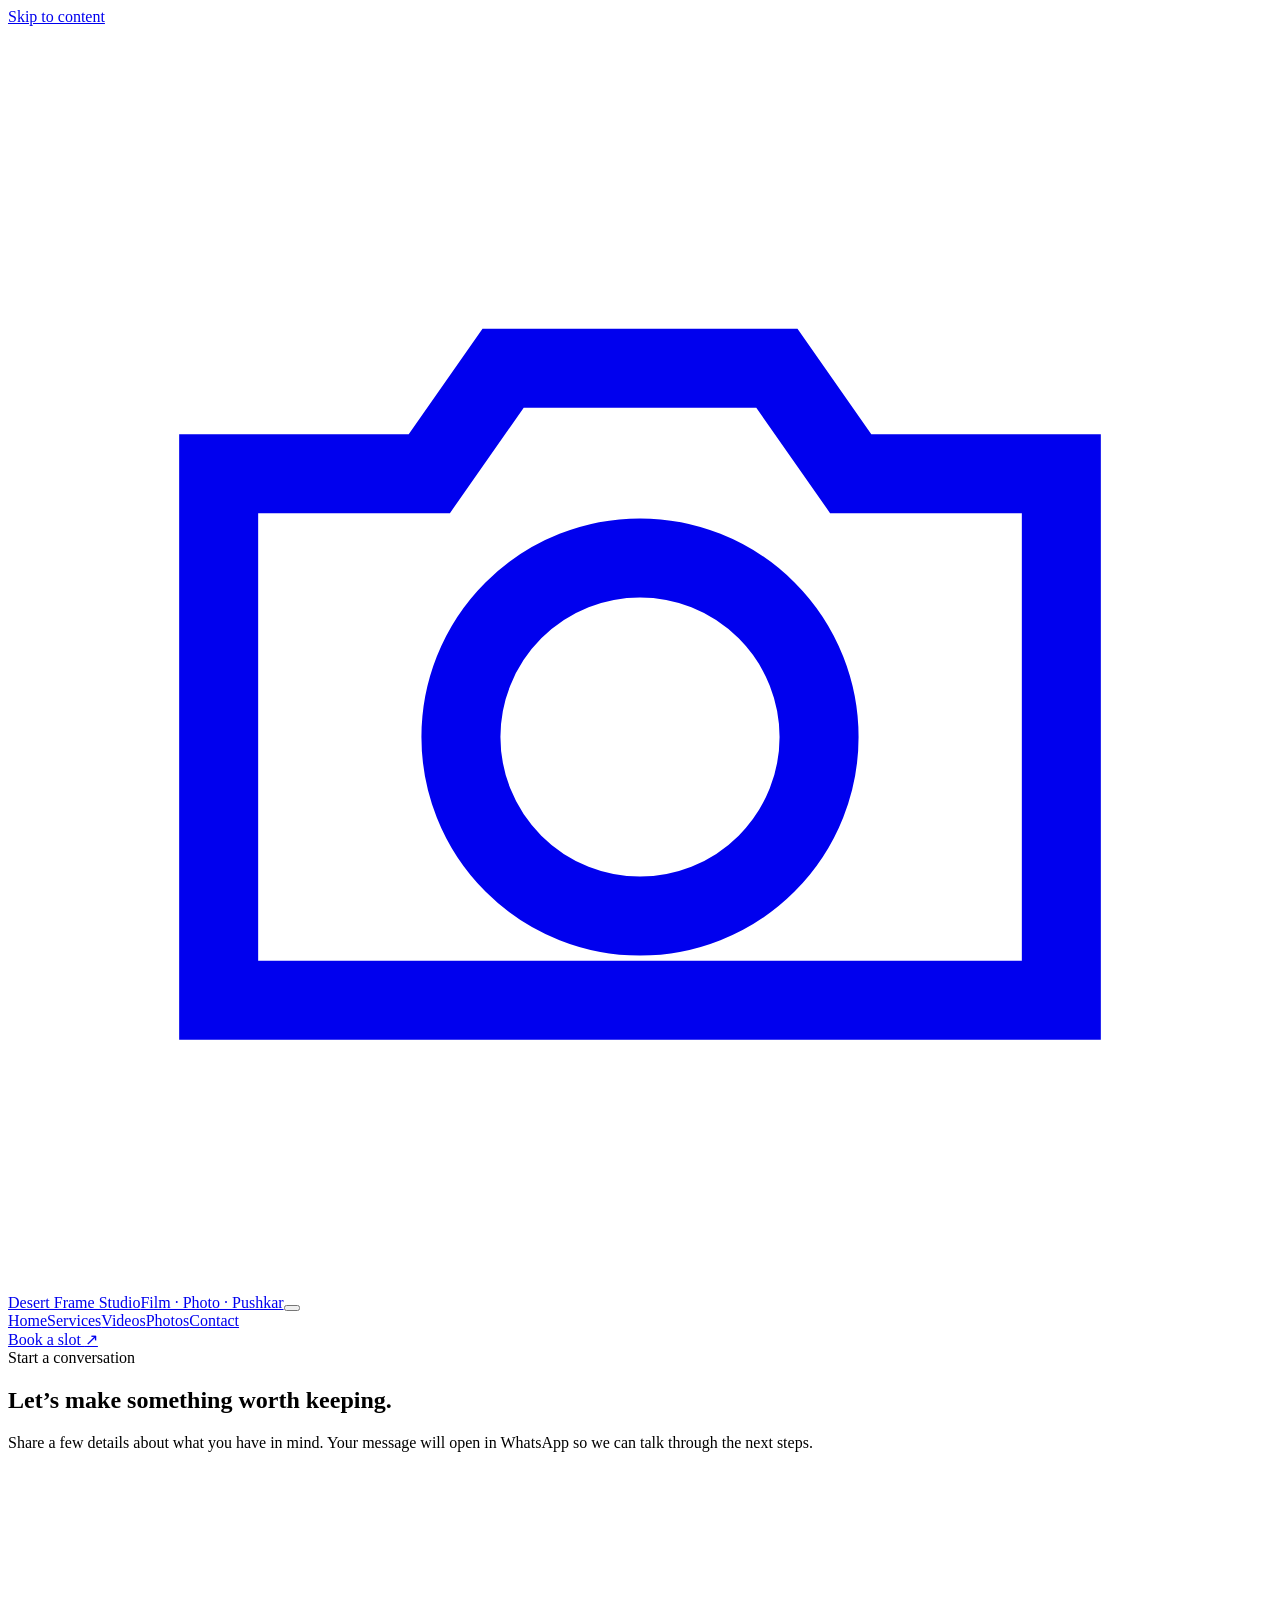
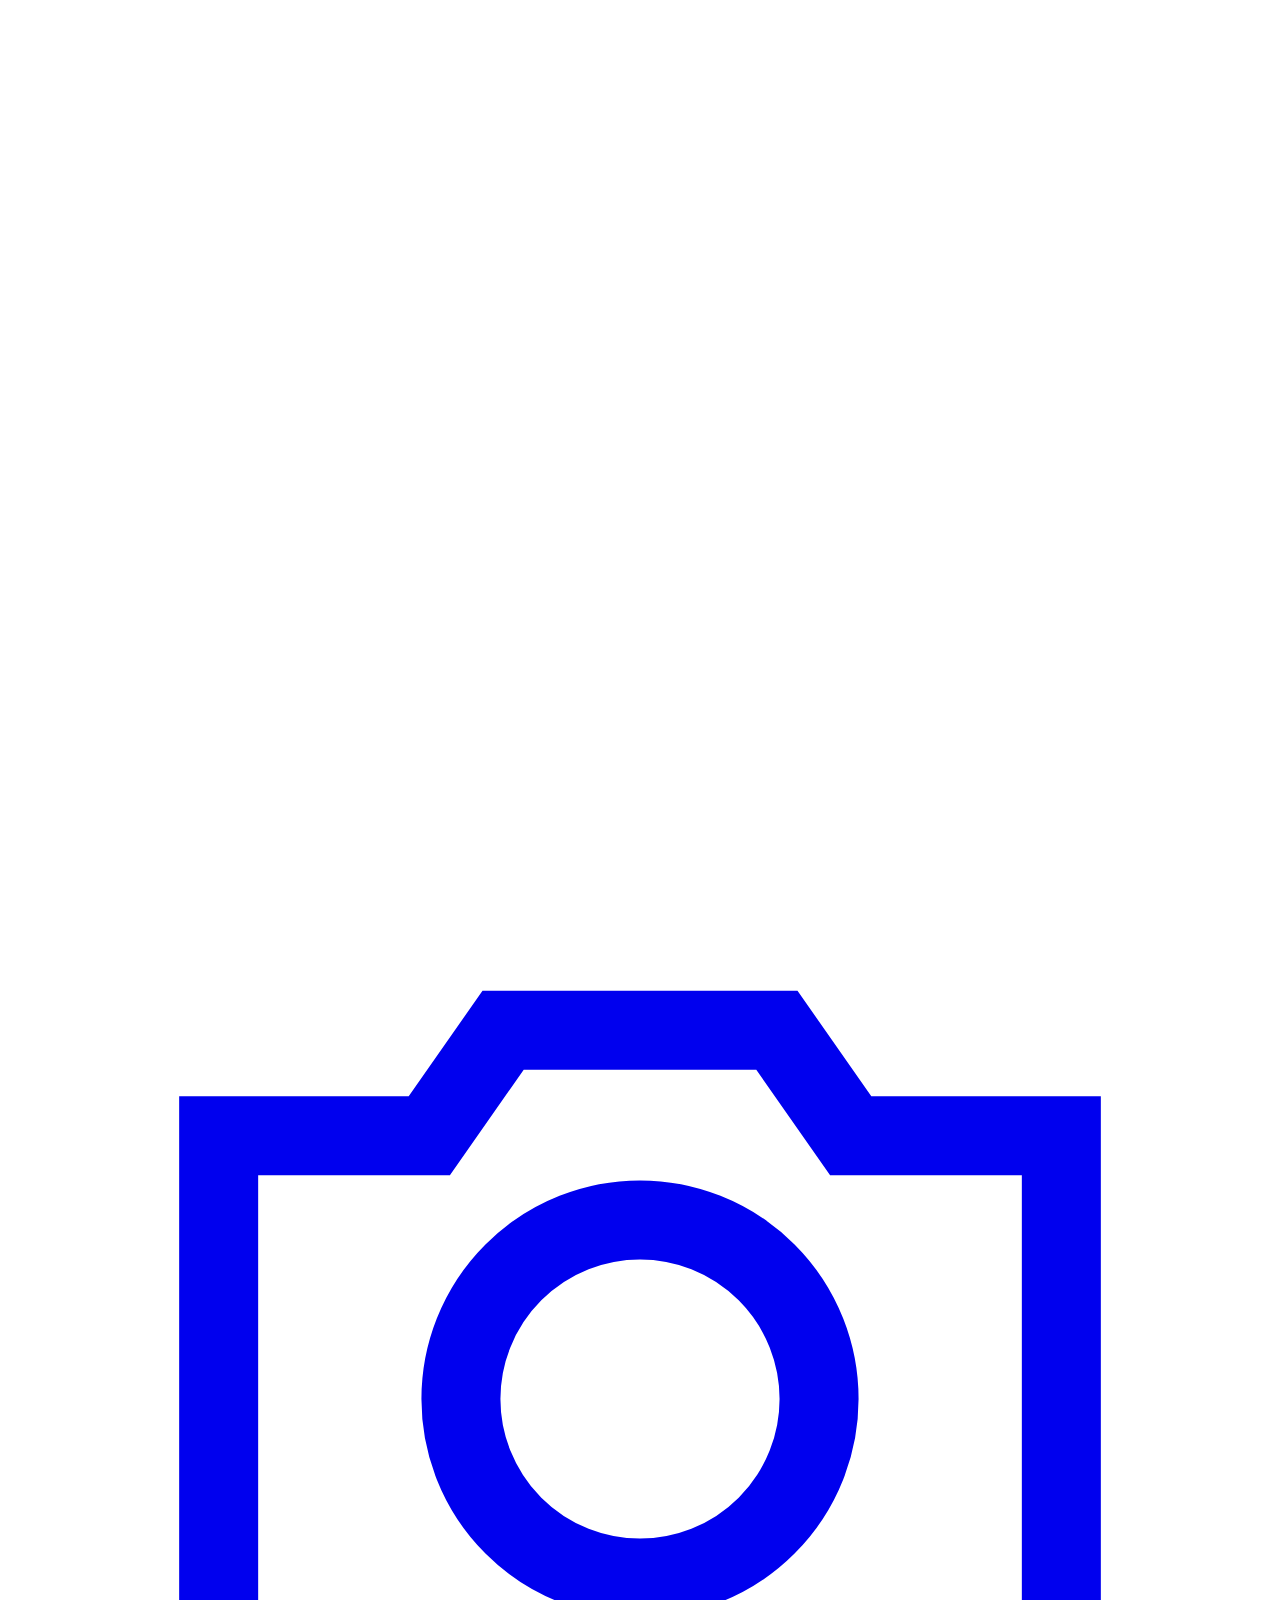
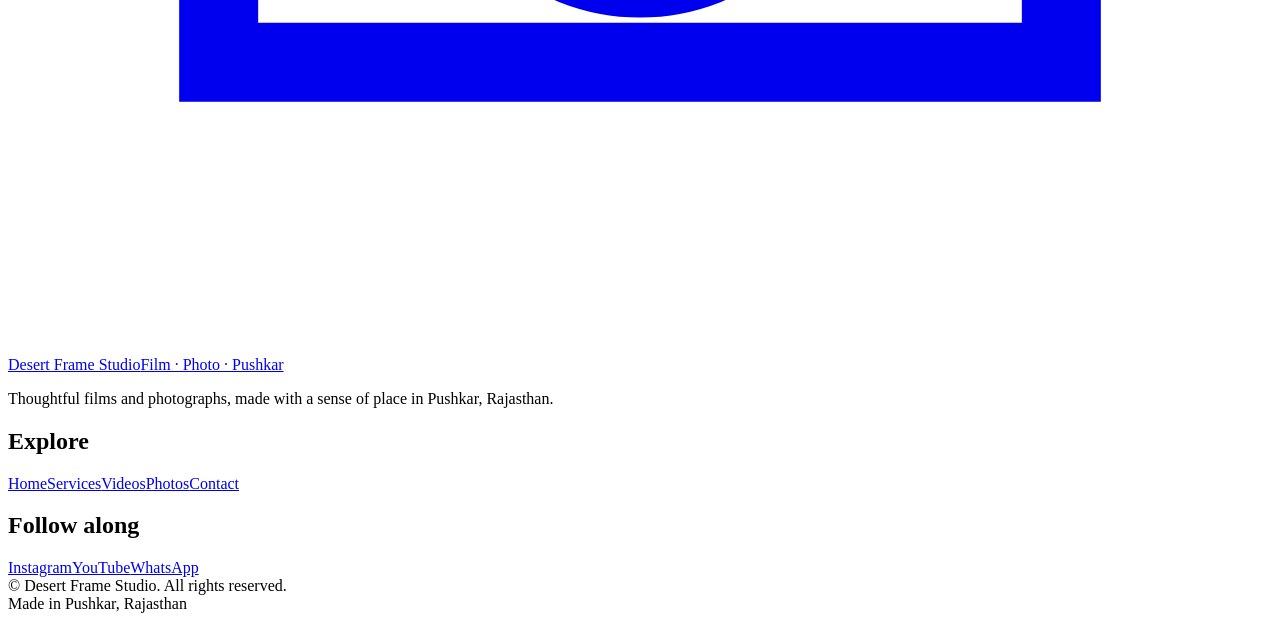
==== contact.html @ 08d06589 "Add files via upload" ====
<!doctype html>
<html lang="en">
<head>
  <meta charset="utf-8"><meta name="viewport" content="width=device-width, initial-scale=1">
  <title>Contact &amp; Booking | Desert Frame Studio</title>
  <meta name="description" content="Plan a video or photography project with Desert Frame Studio. Send a booking request directly to WhatsApp.">
  <meta name="robots" content="index, follow"><meta property="og:title" content="Contact & Booking | Desert Frame Studio"><meta property="og:description" content="Tell me about your project and preferred date. Booking requests are sent directly to WhatsApp."><meta property="og:type" content="website"><meta name="twitter:card" content="summary_large_image">
  <link rel="icon" href="data:image/svg+xml,%3Csvg xmlns='http://www.w3.org/2000/svg' viewBox='0 0 64 64'%3E%3Crect width='64' height='64' rx='32' fill='%233B2A1A'/%3E%3Ccircle cx='32' cy='32' r='17' fill='none' stroke='%23D4A24C' stroke-width='4'/%3E%3Ccircle cx='32' cy='32' r='7' fill='%23E07A3F'/%3E%3C/svg%3E">
  <link rel="preconnect" href="https://fonts.googleapis.com"><link rel="preconnect" href="https://fonts.gstatic.com" crossorigin><link rel="stylesheet" href="https://cdn.jsdelivr.net/npm/aos@2.3.4/dist/aos.css"><link rel="stylesheet" href="css/style.css">
</head>
<body>
  <a class="skip-link" href="#main">Skip to content</a>
  <header class="site-header"><div class="container nav-wrap"><a class="brand" href="index.html" aria-label="Desert Frame Studio home"><span class="brand-mark" aria-hidden="true"><svg viewBox="0 0 24 24" fill="none"><path d="M4 8.5h4l1.4-2h5.2l1.4 2h4v10H4v-10Z" stroke="currentColor" stroke-width="1.5"/><circle cx="12" cy="13.5" r="3.4" stroke="currentColor" stroke-width="1.5"/></svg></span><span class="brand-copy"><span class="brand-name" data-brand>Desert Frame Studio</span><span class="brand-note">Film · Photo · Pushkar</span></span></a><button class="menu-toggle" type="button" aria-label="Open navigation menu" aria-expanded="false" aria-controls="primary-navigation"><span></span><span></span><span></span></button><nav class="nav-links" id="primary-navigation" aria-label="Main navigation"><a href="index.html" data-page="index.html">Home</a><a href="services.html" data-page="services.html">Services</a><a href="videos.html" data-page="videos.html">Videos</a><a href="photos.html" data-page="photos.html">Photos</a><a href="contact.html" data-page="contact.html">Contact</a></nav><a class="button button--primary nav-cta" href="contact.html">Book a slot <span aria-hidden="true">↗</span></a></div></header>
  <main id="main">
    <section class="page-hero"><div class="container"><span class="eyebrow">Start a conversation</span><h1>Let’s make something worth keeping.</h1><p>Share a few details about what you have in mind. Your message will open in WhatsApp so we can talk through the next steps.</p></div></section>
    <section class="section section--tight"><div class="container contact-layout">
      <aside class="profile-card" data-aos="fade-up">
        <div class="profile-photo-wrap"><img class="profile-photo" data-profile-photo src="data:image/svg+xml,%3Csvg xmlns='http://www.w3.org/2000/svg' viewBox='0 0 200 200'%3E%3Cdefs%3E%3ClinearGradient id='g' x2='1' y2='1'%3E%3Cstop stop-color='%23E9C77F'/%3E%3Cstop offset='1' stop-color='%23A9572B'/%3E%3C/linearGradient%3E%3C/defs%3E%3Crect width='200' height='200' fill='url(%23g)'/%3E%3Ccircle cx='100' cy='74' r='31' fill='%23F4D89B'/%3E%3Cpath d='M37 200c6-47 31-70 63-70s57 23 63 70' fill='%2378482B'/%3E%3C/svg%3E" alt="Portrait of the videographer">
        </div>
        <h2 data-brand>Desert Frame Studio</h2><p data-tagline>Stories, shaped by light.</p>
        <div class="social-links">
          <a class="social-link" data-instagram href="https://www.instagram.com/" target="_blank" rel="noopener noreferrer" aria-label="Visit Instagram profile"><svg viewBox="0 0 24 24" fill="none" aria-hidden="true"><rect x="3" y="3" width="18" height="18" rx="5" stroke="currentColor" stroke-width="1.7"/><circle cx="12" cy="12" r="4" stroke="currentColor" stroke-width="1.7"/><circle cx="17.7" cy="6.5" r="1" fill="currentColor"/></svg>Instagram</a>
          <a class="social-link" data-youtube href="https://www.youtube.com/" target="_blank" rel="noopener noreferrer" aria-label="Visit YouTube channel"><svg viewBox="0 0 24 24" fill="none" aria-hidden="true"><rect x="2.5" y="5" width="19" height="14" rx="4" stroke="currentColor" stroke-width="1.7"/><path d="m10 9 5 3-5 3V9Z" fill="currentColor"/></svg>YouTube</a>
          <a class="social-link" data-whatsapp href="https://wa.me/910000000000" target="_blank" rel="noopener noreferrer" aria-label="Contact on WhatsApp"><svg viewBox="0 0 24 24" fill="none" aria-hidden="true"><path d="M20 11.7a8.1 8.1 0 0 1-12 7.1L4 20l1.3-3.8A8.1 8.1 0 1 1 20 11.7Z" stroke="currentColor" stroke-width="1.7"/><path d="M9 8.4c.2-.4.4-.4.7-.4h.4c.2 0 .3.1.4.4l.6 1.5c.1.2 0 .4-.1.5l-.5.6c-.2.2-.2.3 0 .6.5.8 1.2 1.5 2 1.9.3.2.4.2.6 0l.7-.8c.2-.2.3-.2.6-.1l1.4.7c.3.1.4.2.4.4 0 .3-.2 1-.7 1.3-.5.4-1.2.6-1.8.4-1-.2-2.2-.8-3.4-1.9-1-.9-1.8-2.1-2-3.1-.2-.8.1-1.6.7-2Z" fill="currentColor"/></svg>WhatsApp</a>
        </div>
        <div class="profile-meta">Based in Pushkar, Rajasthan<br>Available for projects across India</div>
      </aside>
      <section class="booking-panel" data-aos="fade-up" data-aos-delay="80" aria-labelledby="booking-heading">
        <h2 id="booking-heading">Book a slot</h2><p>Fields marked with an asterisk are required. Nothing is saved on this website.</p>
        <form id="booking-form" novalidate>
          <div class="honeypot" aria-hidden="true"><label for="website">Leave this field blank</label><input id="website" name="website" type="text" tabindex="-1" autocomplete="off"></div>
          <div class="form-grid">
            <div class="field"><label for="name">Your name *</label><input id="name" name="name" autocomplete="name" required aria-describedby="error-name"><span class="field-error" id="error-name" data-error-for="name"></span></div>
            <div class="field"><label for="service">Service *</label><select id="service" name="service" required aria-describedby="error-service"><option value="">Choose a service</option></select><span class="field-error" id="error-service" data-error-for="service"></span></div>
            <div class="field"><label for="date">Preferred date &amp; time *</label><input id="date" name="date" type="datetime-local" required aria-describedby="error-date"><span class="field-error" id="error-date" data-error-for="date"></span></div>
            <div class="field"><label for="budget">Approximate budget *</label><input id="budget" name="budget" type="text" placeholder="For example, ₹15,000" required aria-describedby="error-budget"><span class="field-error" id="error-budget" data-error-for="budget"></span></div>
            <div class="field"><label for="location">Shoot location *</label><input id="location" name="location" autocomplete="address-level2" placeholder="Town, venue or area" required aria-describedby="error-location"><span class="field-error" id="error-location" data-error-for="location"></span></div>
            <div class="field"><label for="mobile">Mobile number *</label><input id="mobile" name="mobile" type="tel" autocomplete="tel" inputmode="tel" placeholder="+91 ..." required aria-describedby="error-mobile"><span class="field-error" id="error-mobile" data-error-for="mobile"></span></div>
            <div class="field field--full"><label for="description">Tell me about the project *</label><textarea id="description" name="description" required placeholder="What are you making, and what should it feel like?" aria-describedby="error-description"></textarea><span class="field-error" id="error-description" data-error-for="description"></span></div>
          </div>
          <p class="form-note">Submitting opens WhatsApp with your booking details filled in. Review the message before sending it.</p>
          <button class="button button--primary" type="submit">Continue to WhatsApp <span aria-hidden="true">↗</span></button>
          <div class="form-success" id="booking-success" role="status" tabindex="-1" hidden><strong>Your booking message is ready.</strong><br>If WhatsApp did not open, use the button below to open it again.<br><button class="button button--outline" id="whatsapp-again" type="button">Open WhatsApp again</button></div>
        </form>
      </section>
    </div></section>
  </main>
  <footer class="site-footer"><div class="container"><div class="footer-top"><div class="footer-about"><a class="brand" href="index.html"><span class="brand-mark" aria-hidden="true"><svg viewBox="0 0 24 24" fill="none"><path d="M4 8.5h4l1.4-2h5.2l1.4 2h4v10H4v-10Z" stroke="currentColor" stroke-width="1.5"/><circle cx="12" cy="13.5" r="3.4" stroke="currentColor" stroke-width="1.5"/></svg></span><span class="brand-copy"><span class="brand-name" data-brand>Desert Frame Studio</span><span class="brand-note">Film · Photo · Pushkar</span></span></a><p>Thoughtful films and photographs, made with a sense of place in Pushkar, Rajasthan.</p></div><div class="footer-col"><h2>Explore</h2><div class="footer-links"><a href="index.html">Home</a><a href="services.html">Services</a><a href="videos.html">Videos</a><a href="photos.html">Photos</a><a href="contact.html">Contact</a></div></div><div class="footer-col"><h2>Follow along</h2><div class="footer-links"><a href="https://www.instagram.com/" data-instagram target="_blank" rel="noopener noreferrer">Instagram</a><a href="https://www.youtube.com/" data-youtube target="_blank" rel="noopener noreferrer">YouTube</a><a href="https://wa.me/910000000000" data-whatsapp target="_blank" rel="noopener noreferrer">WhatsApp</a></div></div></div><div class="footer-bottom"><span data-copyright>© Desert Frame Studio. All rights reserved.</span><div class="social-footer"><span>Made in Pushkar, Rajasthan</span></div></div></div></footer>
  <script src="js/config.js"></script><script src="https://cdn.jsdelivr.net/npm/aos@2.3.4/dist/aos.js"></script><script src="js/main.js"></script><script src="js/booking.js"></script>
</body>
</html>
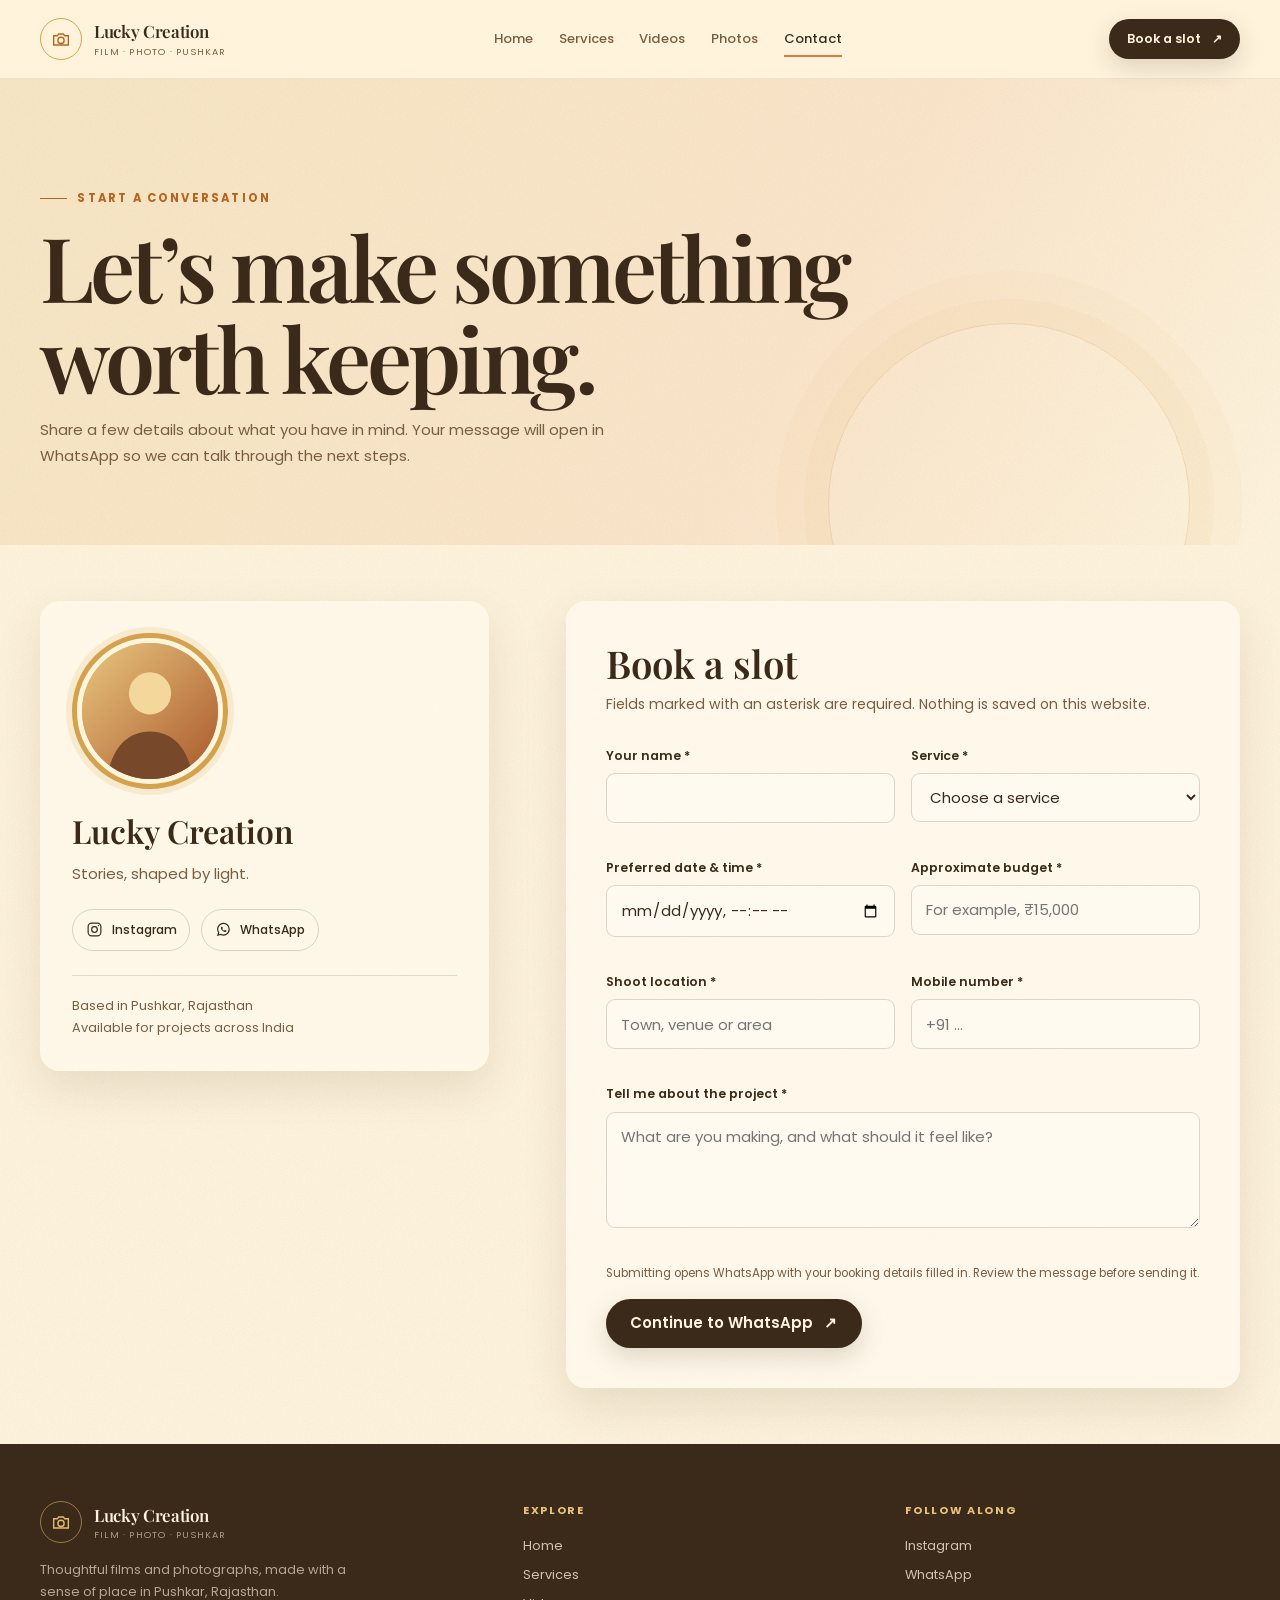
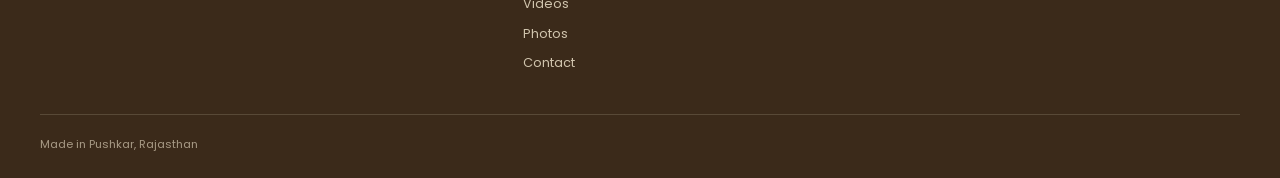
==== commit 9d7a4813: "Add files via upload" ====
--- a/contact.html
+++ b/contact.html
@@ -17,11 +17,15 @@
       <aside class="profile-card" data-aos="fade-up">
         <div class="profile-photo-wrap"><img class="profile-photo" data-profile-photo src="data:image/svg+xml,%3Csvg xmlns='http://www.w3.org/2000/svg' viewBox='0 0 200 200'%3E%3Cdefs%3E%3ClinearGradient id='g' x2='1' y2='1'%3E%3Cstop stop-color='%23E9C77F'/%3E%3Cstop offset='1' stop-color='%23A9572B'/%3E%3C/linearGradient%3E%3C/defs%3E%3Crect width='200' height='200' fill='url(%23g)'/%3E%3Ccircle cx='100' cy='74' r='31' fill='%23F4D89B'/%3E%3Cpath d='M37 200c6-47 31-70 63-70s57 23 63 70' fill='%2378482B'/%3E%3C/svg%3E" alt="Portrait of the videographer">
         </div>
-        <h2 data-brand>Desert Frame Studio</h2><p data-tagline>Stories, shaped by light.</p>
+        <h2 data-brand>Lucky Creation</h2><p data-tagline>Stories, shaped by light.</p>
         <div class="social-links">
-          <a class="social-link" data-instagram href="https://www.instagram.com/" target="_blank" rel="noopener noreferrer" aria-label="Visit Instagram profile"><svg viewBox="0 0 24 24" fill="none" aria-hidden="true"><rect x="3" y="3" width="18" height="18" rx="5" stroke="currentColor" stroke-width="1.7"/><circle cx="12" cy="12" r="4" stroke="currentColor" stroke-width="1.7"/><circle cx="17.7" cy="6.5" r="1" fill="currentColor"/></svg>Instagram</a>
-          <a class="social-link" data-youtube href="https://www.youtube.com/" target="_blank" rel="noopener noreferrer" aria-label="Visit YouTube channel"><svg viewBox="0 0 24 24" fill="none" aria-hidden="true"><rect x="2.5" y="5" width="19" height="14" rx="4" stroke="currentColor" stroke-width="1.7"/><path d="m10 9 5 3-5 3V9Z" fill="currentColor"/></svg>YouTube</a>
-          <a class="social-link" data-whatsapp href="https://wa.me/910000000000" target="_blank" rel="noopener noreferrer" aria-label="Contact on WhatsApp"><svg viewBox="0 0 24 24" fill="none" aria-hidden="true"><path d="M20 11.7a8.1 8.1 0 0 1-12 7.1L4 20l1.3-3.8A8.1 8.1 0 1 1 20 11.7Z" stroke="currentColor" stroke-width="1.7"/><path d="M9 8.4c.2-.4.4-.4.7-.4h.4c.2 0 .3.1.4.4l.6 1.5c.1.2 0 .4-.1.5l-.5.6c-.2.2-.2.3 0 .6.5.8 1.2 1.5 2 1.9.3.2.4.2.6 0l.7-.8c.2-.2.3-.2.6-.1l1.4.7c.3.1.4.2.4.4 0 .3-.2 1-.7 1.3-.5.4-1.2.6-1.8.4-1-.2-2.2-.8-3.4-1.9-1-.9-1.8-2.1-2-3.1-.2-.8.1-1.6.7-2Z" fill="currentColor"/></svg>WhatsApp</a>
+          <a class="social-link" data-instagram href="https://www.instagram.com/__iiamlucky?utm_source=ig_web_button_share_sheet&psln=ZDNlZDc0MzIxNw==" target="_blank" rel="noopener noreferrer" aria-label="Visit Instagram profile"><svg viewBox="0 0 24 24" fill="none" aria-hidden="true"><rect x="3" y="3" width="18" height="18" rx="5" stroke="currentColor" stroke-width="1.7"/><circle cx="12" cy="12" r="4" stroke="currentColor" stroke-width="1.7"/><circle cx="17.7" cy="6.5" r="1" fill="currentColor"/></svg>Instagram</a>
+          <!-- <a class="social-link" data-youtube href="https://www.youtube.com/" target="_blank" rel="noopener noreferrer" aria-label="Visit YouTube channel">
+            <svg viewBox="0 0 24 24" fill="none" aria-hidden="true">
+              <rect x="2.5" y="5" width="19" height="14" rx="4" stroke="currentColor" stroke-width="1.7"/>
+              <path d="m10 9 5 3-5 3V9Z" fill="currentColor"/>
+            </svg>YouTube</a> -->
+          <a class="social-link" data-whatsapp href="https://wa.me/919928714612" target="_blank" rel="noopener noreferrer" aria-label="Contact on WhatsApp"><svg viewBox="0 0 24 24" fill="none" aria-hidden="true"><path d="M20 11.7a8.1 8.1 0 0 1-12 7.1L4 20l1.3-3.8A8.1 8.1 0 1 1 20 11.7Z" stroke="currentColor" stroke-width="1.7"/><path d="M9 8.4c.2-.4.4-.4.7-.4h.4c.2 0 .3.1.4.4l.6 1.5c.1.2 0 .4-.1.5l-.5.6c-.2.2-.2.3 0 .6.5.8 1.2 1.5 2 1.9.3.2.4.2.6 0l.7-.8c.2-.2.3-.2.6-.1l1.4.7c.3.1.4.2.4.4 0 .3-.2 1-.7 1.3-.5.4-1.2.6-1.8.4-1-.2-2.2-.8-3.4-1.9-1-.9-1.8-2.1-2-3.1-.2-.8.1-1.6.7-2Z" fill="currentColor"/></svg>WhatsApp</a>
         </div>
         <div class="profile-meta">Based in Pushkar, Rajasthan<br>Available for projects across India</div>
       </aside>
@@ -45,7 +49,11 @@
       </section>
     </div></section>
   </main>
-  <footer class="site-footer"><div class="container"><div class="footer-top"><div class="footer-about"><a class="brand" href="index.html"><span class="brand-mark" aria-hidden="true"><svg viewBox="0 0 24 24" fill="none"><path d="M4 8.5h4l1.4-2h5.2l1.4 2h4v10H4v-10Z" stroke="currentColor" stroke-width="1.5"/><circle cx="12" cy="13.5" r="3.4" stroke="currentColor" stroke-width="1.5"/></svg></span><span class="brand-copy"><span class="brand-name" data-brand>Desert Frame Studio</span><span class="brand-note">Film · Photo · Pushkar</span></span></a><p>Thoughtful films and photographs, made with a sense of place in Pushkar, Rajasthan.</p></div><div class="footer-col"><h2>Explore</h2><div class="footer-links"><a href="index.html">Home</a><a href="services.html">Services</a><a href="videos.html">Videos</a><a href="photos.html">Photos</a><a href="contact.html">Contact</a></div></div><div class="footer-col"><h2>Follow along</h2><div class="footer-links"><a href="https://www.instagram.com/" data-instagram target="_blank" rel="noopener noreferrer">Instagram</a><a href="https://www.youtube.com/" data-youtube target="_blank" rel="noopener noreferrer">YouTube</a><a href="https://wa.me/910000000000" data-whatsapp target="_blank" rel="noopener noreferrer">WhatsApp</a></div></div></div><div class="footer-bottom"><span data-copyright>© Desert Frame Studio. All rights reserved.</span><div class="social-footer"><span>Made in Pushkar, Rajasthan</span></div></div></div></footer>
+  <footer class="site-footer"><div class="container"><div class="footer-top"><div class="footer-about"><a class="brand" href="index.html"><span class="brand-mark" aria-hidden="true"><svg viewBox="0 0 24 24" fill="none"><path d="M4 8.5h4l1.4-2h5.2l1.4 2h4v10H4v-10Z" stroke="currentColor" stroke-width="1.5"/><circle cx="12" cy="13.5" r="3.4" stroke="currentColor" stroke-width="1.5"/></svg></span><span class="brand-copy"><span class="brand-name" data-brand>Desert Frame Studio</span><span class="brand-note">Film · Photo · Pushkar</span></span></a><p>Thoughtful films and photographs, made with a sense of place in Pushkar, Rajasthan.</p></div><div class="footer-col"><h2>Explore</h2><div class="footer-links"><a href="index.html">Home</a><a href="services.html">Services</a><a href="videos.html">Videos</a><a href="photos.html">Photos</a><a href="contact.html">Contact</a></div></div><div class="footer-col"><h2>Follow along</h2><div class="footer-links"><a href="https://www.instagram.com/" data-instagram target="_blank" rel="noopener noreferrer">Instagram</a>
+    <!-- <a href="https://www.youtube.com/" data-youtube target="_blank" rel="noopener noreferrer">YouTube</a> -->
+    <a href="https://wa.me/919928714612" data-whatsapp target="_blank" rel="noopener noreferrer">WhatsApp</a></div></div></div><div class="footer-bottom">
+    <!-- <span data-copyright>© Desert Frame Studio. All rights reserved.</span> -->
+    <div class="social-footer"><span>Made in Pushkar, Rajasthan</span></div></div></div></footer>
   <script src="js/config.js"></script><script src="https://cdn.jsdelivr.net/npm/aos@2.3.4/dist/aos.js"></script><script src="js/main.js"></script><script src="js/booking.js"></script>
 </body>
 </html>
--- a/css/style.css
+++ b/css/style.css
@@ -0,0 +1,1816 @@
+@import url('https://fonts.googleapis.com/css2?family=Playfair+Display:wght@500;600;700&family=Poppins:wght@300;400;500;600;700&display=swap');
+
+:root {
+  --sand-gold: #D4A24C;
+  --deep-desert: #B5651D;
+  --sunset-orange: #E07A3F;
+  --cream: #FFF4DC;
+  --dark-brown: #3B2A1A;
+  --soft-cream: #fff9ec;
+  --muted-brown: #795d42;
+  --line: rgba(59, 42, 26, .14);
+  --gold-wash: rgba(212, 162, 76, .15);
+  --shadow: 0 18px 46px rgba(91, 55, 22, .12);
+  --font-display: 'Playfair Display', Georgia, serif;
+  --font-body: 'Poppins', sans-serif;
+  --content-width: 1200px;
+}
+
+* {
+  box-sizing: border-box;
+}
+
+html {
+  scroll-behavior: smooth;
+  scroll-padding-top: 90px;
+}
+
+body {
+  margin: 0;
+  color: var(--dark-brown);
+  background-color: var(--cream);
+  background-image: url("data:image/svg+xml,%3Csvg viewBox='0 0 180 180' xmlns='http://www.w3.org/2000/svg'%3E%3Cfilter id='n'%3E%3CfeTurbulence type='fractalNoise' baseFrequency='.86' numOctaves='3' stitchTiles='stitch'/%3E%3C/filter%3E%3Crect width='100%25' height='100%25' filter='url(%23n)' opacity='.12'/%3E%3C/svg%3E");
+  background-size: 180px 180px;
+  font-family: var(--font-body);
+  font-size: 15px;
+  line-height: 1.7;
+  -webkit-font-smoothing: antialiased;
+}
+
+img,
+video {
+  display: block;
+  max-width: 100%;
+}
+
+a {
+  color: inherit;
+  text-decoration: none;
+}
+
+button,
+input,
+select,
+textarea {
+  font: inherit;
+}
+
+button,
+a {
+  -webkit-tap-highlight-color: transparent;
+}
+
+button {
+  color: inherit;
+}
+
+:focus-visible {
+  outline: 3px solid var(--sunset-orange);
+  outline-offset: 4px;
+}
+
+.skip-link {
+  position: fixed;
+  z-index: 1000;
+  left: 1rem;
+  top: -5rem;
+  background: var(--dark-brown);
+  color: var(--cream);
+  padding: .7rem 1rem;
+  border-radius: 8px;
+}
+
+.skip-link:focus {
+  top: 1rem;
+}
+
+.container {
+  width: min(calc(100% - 40px), var(--content-width));
+  margin-inline: auto;
+}
+
+.section {
+  padding: clamp(4rem, 8vw, 7.5rem) 0;
+}
+
+.section--tight {
+  padding: 3.5rem 0;
+}
+
+.eyebrow {
+  display: inline-flex;
+  align-items: center;
+  gap: .65rem;
+  color: var(--deep-desert);
+  font-size: .72rem;
+  font-weight: 700;
+  letter-spacing: .19em;
+  text-transform: uppercase;
+}
+
+.eyebrow::before {
+  width: 27px;
+  height: 1px;
+  content: "";
+  background: currentColor;
+}
+
+.section-heading {
+  max-width: 710px;
+  margin: .8rem 0 1rem;
+  font: 600 clamp(2.25rem, 5vw, 4rem)/1.09 var(--font-display);
+  letter-spacing: -.035em;
+}
+
+.section-intro {
+  max-width: 640px;
+  color: var(--muted-brown);
+  margin: 0;
+}
+
+.section-head {
+  display: flex;
+  align-items: end;
+  justify-content: space-between;
+  gap: 2rem;
+  margin-bottom: 2.4rem;
+}
+
+.section-head>div {
+  max-width: 720px;
+}
+
+.button {
+  display: inline-flex;
+  align-items: center;
+  justify-content: center;
+  gap: .7rem;
+  border: 1px solid transparent;
+  border-radius: 999px;
+  padding: .88rem 1.45rem;
+  font-weight: 600;
+  line-height: 1.25;
+  cursor: pointer;
+  transition: transform .25s ease, background-color .25s ease, color .25s ease, border-color .25s ease, box-shadow .25s ease;
+}
+
+.button:hover {
+  transform: translateY(-2px);
+}
+
+.button--primary {
+  color: var(--cream);
+  background: var(--dark-brown);
+  box-shadow: 0 9px 24px rgba(59, 42, 26, .17);
+}
+
+.button--primary:hover {
+  background: var(--deep-desert);
+  box-shadow: 0 12px 28px rgba(181, 101, 29, .22);
+}
+
+.button--light {
+  background: var(--cream);
+  color: var(--dark-brown);
+}
+
+.button--light:hover {
+  background: #fff;
+}
+
+.button--outline {
+  border-color: rgba(59, 42, 26, .3);
+  background: transparent;
+}
+
+.button--outline:hover {
+  border-color: var(--deep-desert);
+  color: var(--deep-desert);
+}
+
+.text-link {
+  display: inline-flex;
+  align-items: center;
+  gap: .55rem;
+  color: var(--deep-desert);
+  font-weight: 600;
+}
+
+.text-link span {
+  transition: transform .25s ease;
+}
+
+.text-link:hover span {
+  transform: translateX(4px);
+}
+
+/* Shared navigation */
+.site-header {
+  position: sticky;
+  z-index: 50;
+  top: 0;
+  width: 100%;
+  border-bottom: 1px solid rgba(59, 42, 26, .08);
+  background: rgba(255, 244, 220, .93);
+  backdrop-filter: blur(16px);
+  transition: box-shadow .25s ease, background-color .25s ease;
+}
+
+.site-header.is-scrolled {
+  box-shadow: 0 8px 30px rgba(59, 42, 26, .09);
+  background: rgba(255, 244, 220, .97);
+}
+
+.nav-wrap {
+  min-height: 78px;
+  display: flex;
+  align-items: center;
+  justify-content: space-between;
+  gap: 1.5rem;
+}
+
+.brand {
+  display: inline-flex;
+  align-items: center;
+  gap: .75rem;
+  flex: 0 0 auto;
+}
+
+.brand-mark {
+  display: grid;
+  width: 42px;
+  height: 42px;
+  place-items: center;
+  border: 1px solid var(--sand-gold);
+  border-radius: 50%;
+  color: var(--deep-desert);
+}
+
+.brand-mark svg {
+  width: 22px;
+  height: 22px;
+}
+
+.brand-copy {
+  display: grid;
+  line-height: 1.15;
+}
+
+.brand-name {
+  font: 600 1.06rem var(--font-display);
+  letter-spacing: -.02em;
+}
+
+.brand-note {
+  margin-top: .3rem;
+  color: var(--muted-brown);
+  font-size: .58rem;
+  letter-spacing: .13em;
+  text-transform: uppercase;
+}
+
+.nav-links {
+  display: flex;
+  align-items: center;
+  gap: clamp(.9rem, 2vw, 1.8rem);
+}
+
+.nav-links a {
+  position: relative;
+  padding: .45rem 0;
+  color: var(--muted-brown);
+  font-size: .82rem;
+  font-weight: 500;
+  transition: color .2s ease;
+}
+
+.nav-links a::after {
+  position: absolute;
+  right: 0;
+  bottom: 0;
+  left: 0;
+  height: 2px;
+  content: "";
+  background: var(--sunset-orange);
+  transform: scaleX(0);
+  transform-origin: left;
+  transition: transform .2s ease;
+}
+
+.nav-links a:hover,
+.nav-links a[aria-current="page"] {
+  color: var(--dark-brown);
+}
+
+.nav-links a:hover::after,
+.nav-links a[aria-current="page"]::after {
+  transform: scaleX(1);
+}
+
+.nav-cta {
+  padding: .68rem 1.05rem;
+  font-size: .78rem;
+}
+
+.menu-toggle {
+  display: none;
+  width: 44px;
+  height: 44px;
+  border: 1px solid var(--line);
+  border-radius: 50%;
+  background: transparent;
+  cursor: pointer;
+}
+
+.menu-toggle span {
+  display: block;
+  width: 18px;
+  height: 1.5px;
+  margin: 4px auto;
+  background: var(--dark-brown);
+  transition: transform .25s ease, opacity .2s ease;
+}
+
+.menu-toggle[aria-expanded="true"] span:first-child {
+  transform: translateY(5.5px) rotate(45deg);
+}
+
+.menu-toggle[aria-expanded="true"] span:nth-child(2) {
+  opacity: 0;
+}
+
+.menu-toggle[aria-expanded="true"] span:last-child {
+  transform: translateY(-5.5px) rotate(-45deg);
+}
+
+/* Home hero and ornamental camera */
+.hero {
+  position: relative;
+  display: flex;
+  min-height: min(790px, calc(100svh - 78px));
+  align-items: center;
+  overflow: hidden;
+  color: var(--cream);
+  /* background: linear-gradient(125deg, #8e431f 0%, #c46c35 40%, #e39b52 74%, #e9b36c 100%);  */
+  isolation: isolate;
+}
+
+.hero::before,
+.hero::after {
+  position: absolute;
+  z-index: 1;
+  content: "";
+  pointer-events: none;
+}
+
+.hero::before {
+  inset: 0;
+  /* background: radial-gradient(ellipse at 76% 24%, rgba(255, 231, 175, .44), transparent 31%), linear-gradient(90deg, rgba(47, 29, 16, .49), rgba(58, 31, 17, .16) 72%, rgba(58, 31, 17, .08)); */
+}
+
+.hero::after {
+  right: -8%;
+  bottom: -112px;
+  width: 75%;
+  height: 310px;
+  border-radius: 50% 0 0 0;
+  /* background: linear-gradient(165deg, rgba(255, 226, 166, .48), rgba(185, 100, 42, .2)); */
+  transform: rotate(-8deg);
+}
+
+.hero-media {
+  position: absolute;
+  z-index: 0;
+  inset: 0;
+  width: 100%;
+  height: 100%;
+  object-fit: cover;
+  opacity: 1;
+  transition: opacity .8s ease;
+}
+
+.hero-media.is-ready {
+  opacity: 1;
+}
+
+.hero-media.is-static {
+  opacity: 1;
+}
+
+.hero-inner {
+  position: relative;
+  z-index: 3;
+  display: grid;
+  width: min(calc(100% - 48px), 1180px);
+  grid-template-columns: minmax(0, 1fr) 300px;
+  align-items: center;
+  gap: 3rem;
+  margin: 0 auto;
+  padding: 5rem 0 7rem;
+}
+
+.hero-copy {
+  max-width: 720px;
+}
+
+.hero-kicker {
+  display: inline-flex;
+  align-items: center;
+  gap: .65rem;
+  color: #ffe4b2;
+  font-size: .72rem;
+  font-weight: 600;
+  letter-spacing: .2em;
+  text-transform: uppercase;
+}
+
+.hero-kicker::before {
+  width: 28px;
+  height: 1px;
+  content: "";
+  background: currentColor;
+}
+
+.hero h1 {
+  margin: 1.4rem 0 1.25rem;
+  font: 600 clamp(3.25rem, 8.3vw, 7rem)/.98 var(--font-display);
+  letter-spacing: -.052em;
+}
+
+.hero h1 em {
+  color: #f9d793;
+  font-style: normal;
+}
+
+.hero-copy>p {
+  max-width: 560px;
+  margin: 0;
+  color: rgba(255, 244, 220, .88);
+  font-size: clamp(1rem, 1.6vw, 1.18rem);
+}
+
+.hero-actions {
+  display: flex;
+  flex-wrap: wrap;
+  gap: .85rem;
+  margin-top: 2rem;
+}
+
+.hero-location {
+  margin-top: 2.15rem;
+  color: rgba(255, 244, 220, .76);
+  font-size: .75rem;
+  letter-spacing: .12em;
+  text-transform: uppercase;
+}
+
+.hero-location span {
+  margin-right: .55rem;
+  color: #f2cb83;
+}
+
+.camera-stage {
+  position: relative;
+  display: grid;
+  width: 290px;
+  aspect-ratio: 1;
+  place-items: center;
+  justify-self: center;
+}
+
+.camera-orbit {
+  position: absolute;
+  inset: 4%;
+  border: 1px solid rgba(255, 244, 220, .38);
+  border-radius: 50%;
+}
+
+.camera-orbit::before,
+.camera-orbit::after {
+  position: absolute;
+  width: 7px;
+  height: 7px;
+  border-radius: 50%;
+  content: "";
+  background: #ffe7b6;
+  box-shadow: 0 0 0 6px rgba(255, 244, 220, .13);
+}
+
+.camera-orbit::before {
+  top: 9%;
+  left: 22%;
+}
+
+.camera-orbit::after {
+  right: 10%;
+  bottom: 24%;
+}
+
+.lens {
+  position: relative;
+  width: 198px;
+  aspect-ratio: 1;
+  display: grid;
+  place-items: center;
+  border: 1px solid rgba(255, 244, 220, .62);
+  border-radius: 50%;
+  background: rgba(71, 39, 19, .18);
+  box-shadow: 0 22px 60px rgba(61, 30, 13, .24), inset 0 0 0 10px rgba(255, 244, 220, .08);
+  animation: lens-breathe 5s ease-in-out infinite;
+}
+
+.lens-ring {
+  position: absolute;
+  inset: 17px;
+  border: 1px solid rgba(255, 244, 220, .62);
+  border-radius: 50%;
+}
+
+.aperture {
+  position: relative;
+  width: 120px;
+  aspect-ratio: 1;
+  border-radius: 50%;
+  overflow: hidden;
+  animation: lens-turn 34s linear infinite;
+}
+
+.aperture i {
+  position: absolute;
+  inset: 0;
+  display: block;
+  background: rgba(255, 223, 169, .85);
+  clip-path: polygon(50% 50%, 15% 0, 58% 0, 75% 18%);
+  transform-origin: 50% 50%;
+}
+
+.aperture i:nth-child(2) {
+  transform: rotate(60deg);
+}
+
+.aperture i:nth-child(3) {
+  transform: rotate(120deg);
+}
+
+.aperture i:nth-child(4) {
+  transform: rotate(180deg);
+}
+
+.aperture i:nth-child(5) {
+  transform: rotate(240deg);
+}
+
+.aperture i:nth-child(6) {
+  transform: rotate(300deg);
+}
+
+.lens-core {
+  position: absolute;
+  z-index: 2;
+  width: 52px;
+  aspect-ratio: 1;
+  border: 5px solid rgba(255, 244, 220, .7);
+  border-radius: 50%;
+  background: radial-gradient(circle at 34% 30%, #eccb8c, #9b562c 65%, #482b1c);
+  box-shadow: 0 0 30px rgba(255, 218, 157, .38);
+}
+
+.camera-caption {
+  position: absolute;
+  bottom: 3%;
+  color: rgba(255, 244, 220, .83);
+  font-size: .66rem;
+  letter-spacing: .2em;
+  text-transform: uppercase;
+}
+
+.sand-particles {
+  position: absolute;
+  z-index: 2;
+  inset: 0;
+  overflow: hidden;
+  pointer-events: none;
+}
+
+.sand-particle {
+  position: absolute;
+  bottom: -12px;
+  width: 3px;
+  height: 3px;
+  border-radius: 50%;
+  background: rgba(255, 238, 198, .8);
+  animation: float-sand var(--duration, 12s) linear infinite;
+  animation-delay: var(--delay, 0s);
+}
+
+@keyframes float-sand {
+  to {
+    transform: translate3d(var(--drift, 20px), -110vh, 0);
+    opacity: 0;
+  }
+}
+
+@keyframes lens-turn {
+  to {
+    transform: rotate(360deg);
+  }
+}
+
+@keyframes lens-breathe {
+  50% {
+    transform: scale(.96);
+  }
+}
+
+.dune-divider {
+  display: block;
+  width: 100%;
+  height: 78px;
+  margin-top: -1px;
+  color: var(--cream);
+}
+
+.dune-divider--reverse {
+  transform: rotate(180deg);
+}
+
+/* Content sections */
+.highlight-grid {
+  display: grid;
+  grid-template-columns: repeat(3, 1fr);
+  gap: 1px;
+  margin-top: 2.8rem;
+  border: 1px solid var(--line);
+  background: var(--line);
+}
+
+.highlight {
+  min-height: 210px;
+  padding: 2rem;
+  background: rgba(255, 249, 236, .74);
+}
+
+.highlight-number {
+  color: var(--deep-desert);
+  font: 600 .8rem var(--font-body);
+  letter-spacing: .13em;
+}
+
+.highlight h3 {
+  margin: 1.05rem 0 .55rem;
+  font: 600 1.45rem/1.2 var(--font-display);
+}
+
+.highlight p {
+  max-width: 300px;
+  margin: 0;
+  color: var(--muted-brown);
+  font-size: .88rem;
+}
+
+.service-pills {
+  display: flex;
+  flex-wrap: wrap;
+  gap: .7rem;
+  margin-top: 2rem;
+}
+
+.service-pill {
+  display: inline-flex;
+  align-items: center;
+  gap: .65rem;
+  border: 1px solid rgba(181, 101, 29, .2);
+  border-radius: 999px;
+  padding: .72rem 1rem;
+  background: rgba(255, 249, 236, .75);
+  font-size: .82rem;
+  font-weight: 500;
+  transition: transform .2s ease, background-color .2s ease, border-color .2s ease;
+}
+
+.service-pill::after {
+  content: "↗";
+  color: var(--deep-desert);
+}
+
+.service-pill:hover {
+  transform: translateY(-2px);
+  border-color: var(--sand-gold);
+  background: #fff9ed;
+}
+
+.service-grid {
+  display: grid;
+  grid-template-columns: repeat(3, minmax(0, 1fr));
+  gap: 1rem;
+}
+
+.service-card {
+  position: relative;
+  display: flex;
+  min-height: 250px;
+  flex-direction: column;
+  justify-content: space-between;
+  overflow: hidden;
+  border: 1px solid rgba(181, 101, 29, .16);
+  border-radius: 17px;
+  padding: 1.55rem;
+  background: rgba(255, 249, 236, .82);
+  box-shadow: 0 8px 25px rgba(91, 55, 22, .045);
+  transition: transform .28s ease, box-shadow .28s ease, border-color .28s ease;
+}
+
+.service-card::after {
+  position: absolute;
+  right: -55px;
+  bottom: -82px;
+  width: 180px;
+  aspect-ratio: 1;
+  border: 1px solid rgba(212, 162, 76, .2);
+  border-radius: 50%;
+  content: "";
+  box-shadow: 0 0 0 18px rgba(212, 162, 76, .045), 0 0 0 38px rgba(212, 162, 76, .03);
+  pointer-events: none;
+}
+
+.service-card:hover {
+  transform: translateY(-5px);
+  border-color: rgba(212, 162, 76, .72);
+  box-shadow: 0 16px 36px rgba(181, 101, 29, .12);
+}
+
+.service-index {
+  color: var(--deep-desert);
+  font-size: .7rem;
+  font-weight: 600;
+  letter-spacing: .16em;
+}
+
+.service-card h2,
+.service-card h3 {
+  max-width: 290px;
+  margin: 1.3rem 0 .55rem;
+  font: 600 1.55rem/1.2 var(--font-display);
+}
+
+.service-card p {
+  max-width: 330px;
+  margin: 0;
+  color: var(--muted-brown);
+  font-size: .86rem;
+}
+
+.service-card .text-link {
+  align-self: flex-start;
+  margin-top: 1.2rem;
+  font-size: .81rem;
+}
+
+.badge-panel {
+  position: relative;
+  display: flex;
+  align-items: center;
+  justify-content: space-between;
+  gap: 2rem;
+  overflow: hidden;
+  margin-bottom: 3rem;
+  border-radius: 20px;
+  padding: clamp(1.6rem, 4vw, 3rem);
+  color: var(--cream);
+  background: linear-gradient(115deg, #75401f, #c27435 65%, #dc9145);
+  box-shadow: var(--shadow);
+}
+
+.badge-panel::after {
+  position: absolute;
+  right: -45px;
+  bottom: -130px;
+  width: 340px;
+  height: 260px;
+  border: 1px solid rgba(255, 244, 220, .27);
+  border-radius: 50%;
+  content: "";
+  box-shadow: 0 0 0 25px rgba(255, 244, 220, .06), 0 0 0 52px rgba(255, 244, 220, .04);
+}
+
+.badge-panel h2 {
+  position: relative;
+  z-index: 1;
+  max-width: 600px;
+  margin: .5rem 0 0;
+  font: 600 clamp(1.9rem, 4vw, 3.3rem)/1.08 var(--font-display);
+}
+
+.badge-panel .eyebrow {
+  color: #f8d28f;
+}
+
+.badge-panel .button {
+  position: relative;
+  z-index: 2;
+  flex: 0 0 auto;
+}
+
+.badge-static {
+  display: inline-block;
+  border: 1px solid rgba(255, 244, 220, .58);
+  border-radius: 999px;
+  padding: .75rem 1.2rem;
+  color: var(--cream);
+  font-size: .8rem;
+  font-weight: 600;
+}
+
+.page-hero {
+  position: relative;
+  overflow: hidden;
+  padding: clamp(4.2rem, 8vw, 7rem) 0 clamp(3.5rem, 6vw, 5rem);
+  background: linear-gradient(120deg, rgba(212, 162, 76, .17), rgba(224, 122, 63, .12) 62%, transparent);
+}
+
+.page-hero::after {
+  position: absolute;
+  right: 7%;
+  bottom: -140px;
+  width: 360px;
+  aspect-ratio: 1;
+  border: 1px solid rgba(181, 101, 29, .17);
+  border-radius: 50%;
+  content: "";
+  box-shadow: 0 0 0 24px rgba(212, 162, 76, .055), 0 0 0 52px rgba(212, 162, 76, .04);
+  pointer-events: none;
+}
+
+.page-hero h1 {
+  position: relative;
+  z-index: 1;
+  max-width: 820px;
+  margin: .7rem 0 .9rem;
+  font: 600 clamp(2.8rem, 7vw, 5.7rem)/1.02 var(--font-display);
+  letter-spacing: -.045em;
+}
+
+.page-hero p {
+  position: relative;
+  z-index: 1;
+  max-width: 620px;
+  margin: 0;
+  color: var(--muted-brown);
+}
+
+.feature-band {
+  display: grid;
+  grid-template-columns: .75fr 1.25fr;
+  gap: 3rem;
+  align-items: center;
+  border-radius: 22px;
+  padding: clamp(2rem, 5vw, 4rem);
+  color: var(--cream);
+  background: var(--dark-brown);
+}
+
+.feature-band h2 {
+  margin: .5rem 0 .75rem;
+  font: 600 clamp(2rem, 4vw, 3.4rem)/1.05 var(--font-display);
+}
+
+.feature-band p {
+  margin: 0;
+  color: rgba(255, 244, 220, .72);
+}
+
+.feature-stat {
+  border-left: 1px solid rgba(255, 244, 220, .23);
+  padding-left: 2rem;
+}
+
+.feature-stat strong {
+  display: block;
+  color: #f0c87f;
+  font: 600 clamp(2.4rem, 5vw, 4.1rem)/1 var(--font-display);
+}
+
+.feature-stat span {
+  display: block;
+  max-width: 270px;
+  margin-top: .8rem;
+  color: rgba(255, 244, 220, .75);
+  font-size: .85rem;
+}
+
+/* Portfolio tiles */
+.portfolio-grid {
+  display: grid;
+  grid-template-columns: repeat(4, minmax(0, 1fr));
+  gap: clamp(.7rem, 1.5vw, 1.25rem);
+}
+
+.portfolio-grid--preview {
+  grid-template-columns: repeat(4, minmax(0, 1fr));
+}
+
+.photo-card {
+  position: relative;
+  display: block;
+  overflow: hidden;
+  aspect-ratio: 4 / 5;
+  border-radius: 13px;
+  background: linear-gradient(145deg, #e7bd6d, #bd6b32 58%, #693a25);
+  box-shadow: 0 8px 25px rgba(59, 42, 26, .1);
+}
+
+.photo-card::after {
+  position: absolute;
+  inset: 48% 0 0;
+  content: "";
+  background: linear-gradient(transparent, rgba(35, 23, 15, .63));
+  opacity: .8;
+  transition: opacity .3s ease;
+}
+
+.photo-card img {
+  width: 100%;
+  height: 100%;
+  object-fit: cover;
+  transition: transform .6s cubic-bezier(.2, .65, .3, 1);
+}
+
+.photo-card:hover img {
+  transform: scale(1.055);
+}
+
+.photo-card:hover::after {
+  opacity: 1;
+}
+
+.photo-caption {
+  position: absolute;
+  z-index: 1;
+  right: 1rem;
+  bottom: .9rem;
+  left: 1rem;
+  color: #fff4dc;
+  font-size: .78rem;
+  font-weight: 500;
+  text-shadow: 0 2px 9px rgba(0, 0, 0, .28);
+}
+
+.photo-card.is-fallback {
+  background: linear-gradient(145deg, #e8bf77, #c67b3d 55%, #8b482b);
+}
+
+.photo-card.is-fallback img {
+  visibility: hidden;
+}
+
+.photo-card.is-fallback::before {
+  position: absolute;
+  inset: 0;
+  content: "";
+  opacity: .42;
+  background: radial-gradient(ellipse at 70% 25%, #ffe3a5, transparent 25%), linear-gradient(160deg, transparent 48%, rgba(255, 227, 165, .55) 49% 57%, transparent 58%), linear-gradient(170deg, transparent 57%, rgba(82, 46, 29, .3) 58% 70%, transparent 71%);
+}
+
+.video-grid {
+  display: grid;
+  grid-template-columns: repeat(4, minmax(0, 1fr));
+  gap: clamp(.7rem, 1.5vw, 1.25rem);
+}
+
+.video-card {
+  position: relative;
+  overflow: hidden;
+  aspect-ratio: 9 / 16;
+  border-radius: 13px;
+  background: linear-gradient(155deg, #e9c477, #be6c35 55%, #593522);
+  box-shadow: 0 8px 25px rgba(59, 42, 26, .12);
+  isolation: isolate;
+}
+
+.video-card video {
+  position: absolute;
+  inset: 0;
+  width: 100%;
+  height: 100%;
+  object-fit: cover;
+}
+
+.video-card::after {
+  position: absolute;
+  z-index: 1;
+  inset: 45% 0 0;
+  content: "";
+  background: linear-gradient(transparent, rgba(35, 23, 15, .7));
+  pointer-events: none;
+}
+
+.video-card.is-fallback {
+  background: linear-gradient(160deg, #f0c979, #ca7640 52%, #704129);
+}
+
+.video-card.is-fallback::before {
+  position: absolute;
+  z-index: 0;
+  inset: 0;
+  content: "";
+  opacity: .5;
+  background: radial-gradient(ellipse at 72% 22%, #ffe1a1, transparent 28%), linear-gradient(158deg, transparent 47%, rgba(255, 231, 172, .5) 48% 58%, transparent 59%), linear-gradient(170deg, transparent 58%, rgba(82, 46, 29, .34) 59% 72%, transparent 73%);
+}
+
+.video-card.is-fallback video {
+  opacity: 0;
+}
+
+.video-title {
+  position: absolute;
+  z-index: 3;
+  right: .8rem;
+  bottom: .9rem;
+  left: .8rem;
+  color: var(--cream);
+  font-size: .75rem;
+  font-weight: 500;
+  line-height: 1.4;
+  text-shadow: 0 2px 9px rgba(0, 0, 0, .45);
+  pointer-events: none;
+}
+
+.video-controls {
+  position: absolute;
+  z-index: 4;
+  top: .65rem;
+  right: .65rem;
+  left: .65rem;
+  display: flex;
+  justify-content: space-between;
+}
+
+.video-control {
+  display: grid;
+  width: 38px;
+  height: 38px;
+  place-items: center;
+  border: 1px solid rgba(255, 244, 220, .58);
+  border-radius: 50%;
+  color: #fff4dc;
+  background: rgba(59, 42, 26, .45);
+  backdrop-filter: blur(8px);
+  cursor: pointer;
+  transition: background-color .2s ease, transform .2s ease;
+}
+
+.video-control:hover {
+  transform: scale(1.06);
+  background: rgba(59, 42, 26, .78);
+}
+
+.video-control svg {
+  width: 17px;
+  height: 17px;
+  fill: currentColor;
+}
+
+.video-control .icon-pause,
+.video-control .icon-muted {
+  display: none;
+}
+
+.video-card.is-playing .icon-play {
+  display: none;
+}
+
+.video-card.is-playing .icon-pause {
+  display: block;
+}
+
+.video-card.is-unmuted .icon-sound {
+  display: none;
+}
+
+.video-card.is-unmuted .icon-muted {
+  display: block;
+}
+
+.video-card.is-fallback .video-controls {
+  opacity: .8;
+}
+
+.video-hint {
+  margin-top: 1.2rem;
+  color: var(--muted-brown);
+  font-size: .78rem;
+}
+
+.section--sand {
+  background-color: #f8e8c8;
+  background-image: linear-gradient(110deg, rgba(224, 122, 63, .07), transparent 46%);
+}
+
+.cta-panel {
+  position: relative;
+  overflow: hidden;
+  display: flex;
+  align-items: center;
+  justify-content: space-between;
+  gap: 2rem;
+  border-radius: 22px;
+  padding: clamp(2rem, 5vw, 4.25rem);
+  color: var(--cream);
+  background: linear-gradient(115deg, #6f3b20, #a9572b 58%, #d77c40);
+}
+
+.cta-panel::after {
+  position: absolute;
+  top: -160px;
+  right: 14%;
+  width: 380px;
+  aspect-ratio: 1;
+  border: 1px solid rgba(255, 244, 220, .24);
+  border-radius: 50%;
+  content: "";
+  box-shadow: 0 0 0 26px rgba(255, 244, 220, .05), 0 0 0 54px rgba(255, 244, 220, .04);
+}
+
+.cta-panel>* {
+  position: relative;
+  z-index: 1;
+}
+
+.cta-panel h2 {
+  max-width: 640px;
+  margin: .5rem 0 .5rem;
+  font: 600 clamp(2rem, 4vw, 3.6rem)/1.07 var(--font-display);
+}
+
+.cta-panel p {
+  max-width: 500px;
+  margin: 0;
+  color: rgba(255, 244, 220, .8);
+}
+
+.cta-panel .eyebrow {
+  color: #f4ce8c;
+}
+
+/* Service detail */
+.detail-banner {
+  position: relative;
+  display: flex;
+  min-height: 260px;
+  flex-direction: column;
+  justify-content: end;
+  overflow: hidden;
+  border-radius: 20px;
+  padding: clamp(2rem, 6vw, 4.5rem);
+  color: var(--cream);
+  background: linear-gradient(110deg, rgba(59, 42, 26, .88), rgba(181, 101, 29, .64)), radial-gradient(ellipse at 85% 30%, #f0bd69, #a14d27 50%, #4c3022);
+}
+
+.detail-banner::after {
+  position: absolute;
+  right: 6%;
+  bottom: -150px;
+  width: 380px;
+  aspect-ratio: 1;
+  border: 1px solid rgba(255, 244, 220, .35);
+  border-radius: 50%;
+  content: "";
+  box-shadow: 0 0 0 25px rgba(255, 244, 220, .08), 0 0 0 54px rgba(255, 244, 220, .04);
+}
+
+.detail-banner>* {
+  position: relative;
+  z-index: 1;
+}
+
+.detail-banner .eyebrow {
+  color: #f5d28e;
+}
+
+.detail-banner h1 {
+  max-width: 800px;
+  margin: .75rem 0 0;
+  font: 600 clamp(2.6rem, 6vw, 5.2rem)/1.02 var(--font-display);
+  letter-spacing: -.04em;
+}
+
+.detail-copy {
+  max-width: 780px;
+  margin: 3rem auto;
+  color: var(--muted-brown);
+  font-size: 1.04rem;
+  line-height: 1.95;
+  white-space: pre-line;
+}
+
+.detail-actions {
+  display: flex;
+  flex-wrap: wrap;
+  justify-content: center;
+  gap: .85rem;
+}
+
+.other-services {
+  margin-top: 5rem;
+}
+
+.not-found {
+  max-width: 700px;
+  margin: 4rem auto;
+  border: 1px solid var(--line);
+  border-radius: 20px;
+  padding: 3rem;
+  text-align: center;
+  background: rgba(255, 249, 236, .76);
+}
+
+.not-found h1 {
+  font: 600 clamp(2rem, 4vw, 3rem) var(--font-display);
+}
+
+/* Contact */
+.contact-layout {
+  display: grid;
+  grid-template-columns: .8fr 1.2fr;
+  gap: clamp(2rem, 6vw, 5.5rem);
+  align-items: start;
+}
+
+.profile-card {
+  position: sticky;
+  top: 115px;
+  border-radius: 20px;
+  padding: 2rem;
+  background: rgba(255, 249, 236, .8);
+  box-shadow: var(--shadow);
+}
+
+.profile-photo-wrap {
+  width: 156px;
+  aspect-ratio: 1;
+  margin-bottom: 1.5rem;
+  border: 5px solid var(--sand-gold);
+  border-radius: 50%;
+  padding: 5px;
+  background: var(--cream);
+  box-shadow: 0 0 0 6px rgba(212, 162, 76, .16);
+}
+
+.profile-photo {
+  width: 100%;
+  height: 100%;
+  border-radius: 50%;
+  object-fit: cover;
+  background: linear-gradient(145deg, #f1cf88, #ba6c39);
+}
+
+.profile-photo.is-fallback {
+  background: radial-gradient(circle at 50% 34%, #f3d394 0 16%, transparent 17%), radial-gradient(ellipse at 50% 92%, #8c4b2b 0 36%, transparent 37%), linear-gradient(145deg, #e7bb70, #b96232);
+}
+
+.profile-card h2 {
+  margin: 0;
+  font: 600 2rem/1.15 var(--font-display);
+}
+
+.profile-card>p {
+  margin: .7rem 0 1.4rem;
+  color: var(--muted-brown);
+}
+
+.social-links {
+  display: flex;
+  flex-wrap: wrap;
+  gap: .65rem;
+}
+
+.social-link {
+  display: inline-flex;
+  align-items: center;
+  gap: .55rem;
+  border: 1px solid rgba(59, 42, 26, .18);
+  border-radius: 999px;
+  padding: .62rem .8rem;
+  font-size: .76rem;
+  font-weight: 500;
+  transition: color .2s ease, border-color .2s ease, background-color .2s ease;
+}
+
+.social-link:hover {
+  border-color: var(--sand-gold);
+  color: var(--deep-desert);
+  background: var(--gold-wash);
+}
+
+.social-link svg {
+  width: 17px;
+  height: 17px;
+}
+
+.profile-meta {
+  margin-top: 1.5rem;
+  border-top: 1px solid var(--line);
+  padding-top: 1.2rem;
+  color: var(--muted-brown);
+  font-size: .8rem;
+}
+
+.booking-panel {
+  border-radius: 20px;
+  padding: clamp(1.4rem, 4vw, 2.5rem);
+  background: rgba(255, 249, 236, .86);
+  box-shadow: var(--shadow);
+}
+
+.booking-panel h2 {
+  margin: 0;
+  font: 600 clamp(1.8rem, 3vw, 2.6rem)/1.15 var(--font-display);
+}
+
+.booking-panel>p {
+  margin: .5rem 0 1.8rem;
+  color: var(--muted-brown);
+  font-size: .88rem;
+}
+
+.form-grid {
+  display: grid;
+  grid-template-columns: repeat(2, minmax(0, 1fr));
+  gap: 1rem;
+}
+
+.field {
+  display: flex;
+  flex-direction: column;
+  gap: .4rem;
+}
+
+.field--full {
+  grid-column: 1 / -1;
+}
+
+.field label {
+  font-size: .77rem;
+  font-weight: 600;
+}
+
+.field input,
+.field select,
+.field textarea {
+  width: 100%;
+  min-height: 49px;
+  border: 1px solid rgba(59, 42, 26, .18);
+  border-radius: 9px;
+  padding: .7rem .85rem;
+  color: var(--dark-brown);
+  background: #fffaf0;
+  transition: border-color .2s ease, box-shadow .2s ease;
+}
+
+.field input:focus,
+.field select:focus,
+.field textarea:focus {
+  border-color: var(--sand-gold);
+  outline: none;
+  box-shadow: 0 0 0 3px rgba(212, 162, 76, .15);
+}
+
+.field textarea {
+  min-height: 116px;
+  resize: vertical;
+}
+
+.field [aria-invalid="true"] {
+  border-color: #a5432b;
+}
+
+.field-error {
+  min-height: 1.1em;
+  color: #a5432b;
+  font-size: .72rem;
+}
+
+.form-note {
+  margin: 1rem 0;
+  color: var(--muted-brown);
+  font-size: .74rem;
+}
+
+.honeypot {
+  position: absolute !important;
+  width: 1px;
+  height: 1px;
+  padding: 0;
+  overflow: hidden;
+  clip: rect(0, 0, 0, 0);
+  white-space: nowrap;
+  clip-path: inset(50%);
+}
+
+.form-success {
+  margin-top: 1rem;
+  border-left: 3px solid #688149;
+  border-radius: 4px;
+  padding: .9rem 1rem;
+  color: #425531;
+  background: #edf2df;
+  font-size: .85rem;
+}
+
+.form-success[hidden] {
+  display: none;
+}
+
+.form-success .button {
+  margin-top: .8rem;
+}
+
+/* Footer and responsive */
+.site-footer {
+  padding: 3.6rem 0 1.5rem;
+  color: rgba(255, 244, 220, .78);
+  background: var(--dark-brown);
+}
+
+.footer-top {
+  display: grid;
+  grid-template-columns: 1.3fr 1fr 1fr;
+  gap: 3rem;
+  padding-bottom: 2.5rem;
+}
+
+.site-footer .brand-name {
+  color: var(--cream);
+}
+
+.site-footer .brand-note {
+  color: rgba(255, 244, 220, .57);
+}
+
+.site-footer .brand-mark {
+  color: #e5bb6c;
+  border-color: rgba(229, 187, 108, .55);
+}
+
+.footer-about p {
+  max-width: 330px;
+  margin: 1rem 0 0;
+  color: rgba(255, 244, 220, .62);
+  font-size: .8rem;
+}
+
+.footer-col h2 {
+  margin: 0 0 .9rem;
+  color: #e7c27c;
+  font-size: .69rem;
+  letter-spacing: .15em;
+  text-transform: uppercase;
+}
+
+.footer-links {
+  display: grid;
+  gap: .48rem;
+}
+
+.footer-links a {
+  width: fit-content;
+  color: rgba(255, 244, 220, .76);
+  font-size: .8rem;
+  transition: color .2s ease;
+}
+
+.footer-links a:hover {
+  color: #f2cd83;
+}
+
+.footer-bottom {
+  display: flex;
+  justify-content: space-between;
+  gap: 1rem;
+  border-top: 1px solid rgba(255, 244, 220, .15);
+  padding-top: 1.25rem;
+  color: rgba(255, 244, 220, .55);
+  font-size: .7rem;
+}
+
+.social-footer {
+  display: flex;
+  gap: 1rem;
+}
+
+.social-footer a {
+  color: rgba(255, 244, 220, .7);
+}
+
+.social-footer a:hover {
+  color: #f2cd83;
+}
+
+.aos-fallback [data-aos] {
+  opacity: 1 !important;
+  transform: none !important;
+}
+
+@media (max-width: 900px) {
+  .nav-wrap {
+    min-height: 72px;
+  }
+
+  .nav-links {
+    gap: 1rem;
+  }
+
+  .nav-links a {
+    font-size: .76rem;
+  }
+
+  .nav-cta {
+    display: none;
+  }
+
+  .hero-inner {
+    grid-template-columns: minmax(0, 1fr) 230px;
+    gap: 1.3rem;
+  }
+
+  .camera-stage {
+    width: 230px;
+  }
+
+  .lens {
+    width: 166px;
+  }
+
+  .aperture {
+    width: 102px;
+  }
+
+  .portfolio-grid,
+  .video-grid {
+    grid-template-columns: repeat(3, minmax(0, 1fr));
+  }
+
+  .portfolio-grid--preview {
+    grid-template-columns: repeat(4, minmax(0, 1fr));
+  }
+
+  .service-grid {
+    grid-template-columns: repeat(2, minmax(0, 1fr));
+  }
+}
+
+@media (max-width: 680px) {
+  .container {
+    width: min(calc(100% - 32px), var(--content-width));
+  }
+
+  .section-head {
+    display: block;
+  }
+
+  .section-head>.text-link,
+  .section-head>.button {
+    margin-top: 1rem;
+  }
+
+  .menu-toggle {
+    display: block;
+  }
+
+  .nav-wrap {
+    position: relative;
+  }
+
+  .nav-links {
+    position: absolute;
+    top: calc(100% + 1px);
+    right: 0;
+    left: 0;
+    display: grid;
+    gap: 0;
+    overflow: hidden;
+    max-height: 0;
+    padding: 0 1rem;
+    border-bottom: 0 solid var(--line);
+    background: rgba(255, 244, 220, .98);
+    box-shadow: 0 15px 20px rgba(59, 42, 26, .07);
+    transition: max-height .32s ease, padding .32s ease, border-width .32s ease;
+  }
+
+  .nav-links.is-open {
+    max-height: 330px;
+    padding: .6rem 1rem 1rem;
+    border-bottom-width: 1px;
+  }
+
+  .nav-links a {
+    padding: .76rem .25rem;
+    font-size: .88rem;
+  }
+
+  .nav-links a::after {
+    display: none;
+  }
+
+  .hero {
+    min-height: 740px;
+    min-height: min(810px, calc(100svh - 72px));
+  }
+
+  .hero-inner {
+    width: min(calc(100% - 34px), 1180px);
+    grid-template-columns: 1fr;
+    gap: 1rem;
+    padding: 4.7rem 0 5rem;
+  }
+
+  .hero h1 {
+    max-width: 600px;
+    font-size: clamp(3.1rem, 15vw, 5.5rem);
+  }
+
+  .hero-copy>p {
+    max-width: 440px;
+  }
+
+  .camera-stage {
+    position: absolute;
+    right: -53px;
+    bottom: -60px;
+    width: 190px;
+    opacity: .55;
+  }
+
+  .lens {
+    width: 140px;
+  }
+
+  .aperture {
+    width: 86px;
+  }
+
+  .lens-core {
+    width: 40px;
+  }
+
+  .camera-caption {
+    display: none;
+  }
+
+  .hero-location {
+    margin-top: 1.6rem;
+  }
+
+  .highlight-grid {
+    grid-template-columns: 1fr;
+  }
+
+  .highlight {
+    min-height: auto;
+    padding: 1.5rem;
+  }
+
+  .service-grid {
+    grid-template-columns: 1fr;
+  }
+
+  .service-card {
+    min-height: 210px;
+  }
+
+  .portfolio-grid,
+  .video-grid {
+    grid-template-columns: repeat(2, minmax(0, 1fr));
+  }
+
+  .portfolio-grid--preview {
+    grid-template-columns: repeat(2, minmax(0, 1fr));
+  }
+
+  .photo-caption {
+    right: .7rem;
+    bottom: .65rem;
+    left: .7rem;
+    font-size: .69rem;
+  }
+
+  .badge-panel,
+  .cta-panel {
+    align-items: flex-start;
+    flex-direction: column;
+  }
+
+  .badge-panel .button {
+    margin-top: .2rem;
+  }
+
+  .feature-band {
+    grid-template-columns: 1fr;
+    gap: 1.5rem;
+  }
+
+  .feature-stat {
+    border-top: 1px solid rgba(255, 244, 220, .23);
+    border-left: 0;
+    padding: 1.4rem 0 0;
+  }
+
+  .contact-layout {
+    grid-template-columns: 1fr;
+  }
+
+  .profile-card {
+    position: static;
+  }
+
+  .footer-top {
+    grid-template-columns: 1fr 1fr;
+    gap: 2rem 1rem;
+  }
+
+  .footer-about {
+    grid-column: 1 / -1;
+  }
+
+  .footer-bottom {
+    flex-direction: column;
+  }
+}
+
+@media (max-width: 420px) {
+  .container {
+    width: min(calc(100% - 26px), var(--content-width));
+  }
+
+  .brand-mark {
+    width: 38px;
+    height: 38px;
+  }
+
+  .brand-name {
+    font-size: .96rem;
+  }
+
+  .brand-note {
+    font-size: .52rem;
+  }
+
+  .hero-actions .button {
+    padding: .83rem 1.08rem;
+    font-size: .82rem;
+  }
+
+  .form-grid {
+    grid-template-columns: 1fr;
+  }
+
+  .field--full {
+    grid-column: auto;
+  }
+
+  .portfolio-grid,
+  .video-grid {
+    gap: .6rem;
+  }
+
+  .video-title {
+    right: .55rem;
+    bottom: .65rem;
+    left: .55rem;
+    font-size: .67rem;
+  }
+
+  .video-control {
+    width: 34px;
+    height: 34px;
+  }
+
+  .profile-card {
+    padding: 1.4rem;
+  }
+
+  .social-links {
+    gap: .45rem;
+  }
+
+  .social-link {
+    padding: .55rem .68rem;
+    font-size: .7rem;
+  }
+}
+
+@media (prefers-reduced-motion: reduce) {
+
+  *,
+  *::before,
+  *::after {
+    scroll-behavior: auto !important;
+    animation-duration: .01ms !important;
+    animation-iteration-count: 1 !important;
+    transition-duration: .01ms !important;
+  }
+
+  .sand-particles {
+    display: none;
+  }
+}
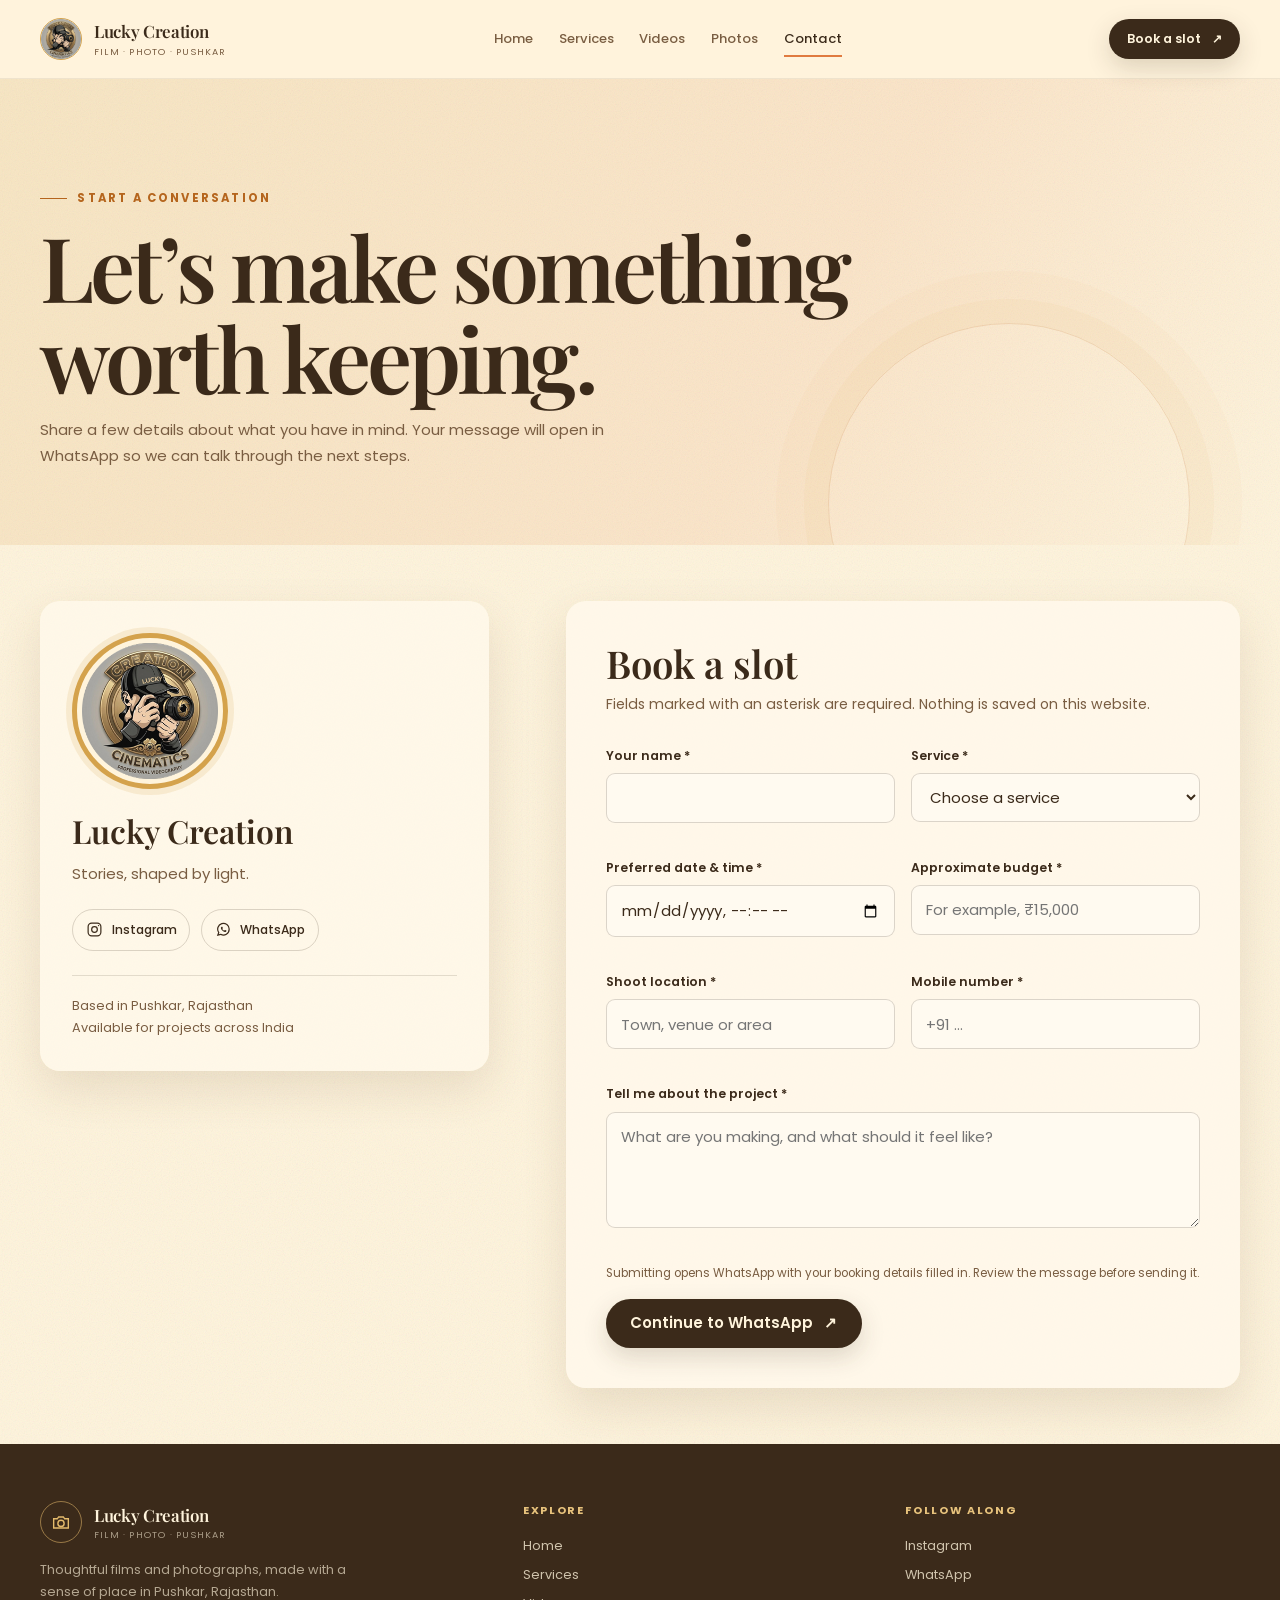
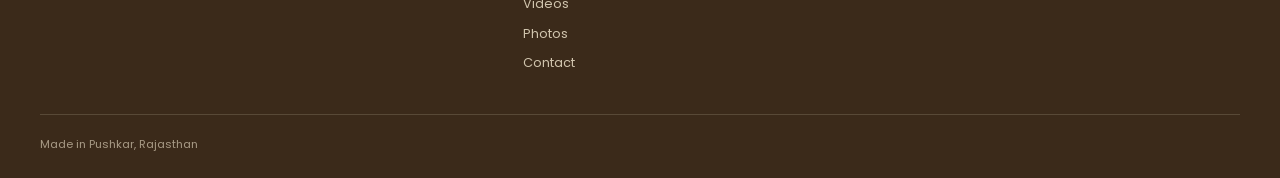
==== commit 86d16530: "adding logos in contact file" ====
--- a/contact.html
+++ b/contact.html
@@ -7,15 +7,22 @@
   <meta name="robots" content="index, follow"><meta property="og:title" content="Contact & Booking | Desert Frame Studio"><meta property="og:description" content="Tell me about your project and preferred date. Booking requests are sent directly to WhatsApp."><meta property="og:type" content="website"><meta name="twitter:card" content="summary_large_image">
   <link rel="icon" href="data:image/svg+xml,%3Csvg xmlns='http://www.w3.org/2000/svg' viewBox='0 0 64 64'%3E%3Crect width='64' height='64' rx='32' fill='%233B2A1A'/%3E%3Ccircle cx='32' cy='32' r='17' fill='none' stroke='%23D4A24C' stroke-width='4'/%3E%3Ccircle cx='32' cy='32' r='7' fill='%23E07A3F'/%3E%3C/svg%3E">
   <link rel="preconnect" href="https://fonts.googleapis.com"><link rel="preconnect" href="https://fonts.gstatic.com" crossorigin><link rel="stylesheet" href="https://cdn.jsdelivr.net/npm/aos@2.3.4/dist/aos.css"><link rel="stylesheet" href="css/style.css">
+  <link rel="icon" type="urlicon" href="assets/circleFevicon.ico">
 </head>
 <body>
   <a class="skip-link" href="#main">Skip to content</a>
-  <header class="site-header"><div class="container nav-wrap"><a class="brand" href="index.html" aria-label="Desert Frame Studio home"><span class="brand-mark" aria-hidden="true"><svg viewBox="0 0 24 24" fill="none"><path d="M4 8.5h4l1.4-2h5.2l1.4 2h4v10H4v-10Z" stroke="currentColor" stroke-width="1.5"/><circle cx="12" cy="13.5" r="3.4" stroke="currentColor" stroke-width="1.5"/></svg></span><span class="brand-copy"><span class="brand-name" data-brand>Desert Frame Studio</span><span class="brand-note">Film · Photo · Pushkar</span></span></a><button class="menu-toggle" type="button" aria-label="Open navigation menu" aria-expanded="false" aria-controls="primary-navigation"><span></span><span></span><span></span></button><nav class="nav-links" id="primary-navigation" aria-label="Main navigation"><a href="index.html" data-page="index.html">Home</a><a href="services.html" data-page="services.html">Services</a><a href="videos.html" data-page="videos.html">Videos</a><a href="photos.html" data-page="photos.html">Photos</a><a href="contact.html" data-page="contact.html">Contact</a></nav><a class="button button--primary nav-cta" href="contact.html">Book a slot <span aria-hidden="true">↗</span></a></div></header>
+  <header class="site-header"><div class="container nav-wrap">
+    <a class="brand" href="index.html" aria-label="Desert Frame Studio home">
+    <span class="brand-mark" aria-hidden="true">
+     <img src="assets/circleFevicon.ico" alt="img">
+    </span>
+      <span class="brand-copy"><span class="brand-name" data-brand>Desert Frame Studio</span><span class="brand-note">Film · Photo · Pushkar</span></span></a><button class="menu-toggle" type="button" aria-label="Open navigation menu" aria-expanded="false" aria-controls="primary-navigation"><span></span><span></span><span></span></button><nav class="nav-links" id="primary-navigation" aria-label="Main navigation"><a href="index.html" data-page="index.html">Home</a><a href="services.html" data-page="services.html">Services</a><a href="videos.html" data-page="videos.html">Videos</a><a href="photos.html" data-page="photos.html">Photos</a><a href="contact.html" data-page="contact.html">Contact</a></nav><a class="button button--primary nav-cta" href="contact.html">Book a slot <span aria-hidden="true">↗</span></a></div></header>
   <main id="main">
     <section class="page-hero"><div class="container"><span class="eyebrow">Start a conversation</span><h1>Let’s make something worth keeping.</h1><p>Share a few details about what you have in mind. Your message will open in WhatsApp so we can talk through the next steps.</p></div></section>
     <section class="section section--tight"><div class="container contact-layout">
       <aside class="profile-card" data-aos="fade-up">
-        <div class="profile-photo-wrap"><img class="profile-photo" data-profile-photo src="data:image/svg+xml,%3Csvg xmlns='http://www.w3.org/2000/svg' viewBox='0 0 200 200'%3E%3Cdefs%3E%3ClinearGradient id='g' x2='1' y2='1'%3E%3Cstop stop-color='%23E9C77F'/%3E%3Cstop offset='1' stop-color='%23A9572B'/%3E%3C/linearGradient%3E%3C/defs%3E%3Crect width='200' height='200' fill='url(%23g)'/%3E%3Ccircle cx='100' cy='74' r='31' fill='%23F4D89B'/%3E%3Cpath d='M37 200c6-47 31-70 63-70s57 23 63 70' fill='%2378482B'/%3E%3C/svg%3E" alt="Portrait of the videographer">
+        <div class="profile-photo-wrap">
+           <img src="assets/circleFevicon.ico" alt="img">  
         </div>
         <h2 data-brand>Lucky Creation</h2><p data-tagline>Stories, shaped by light.</p>
         <div class="social-links">
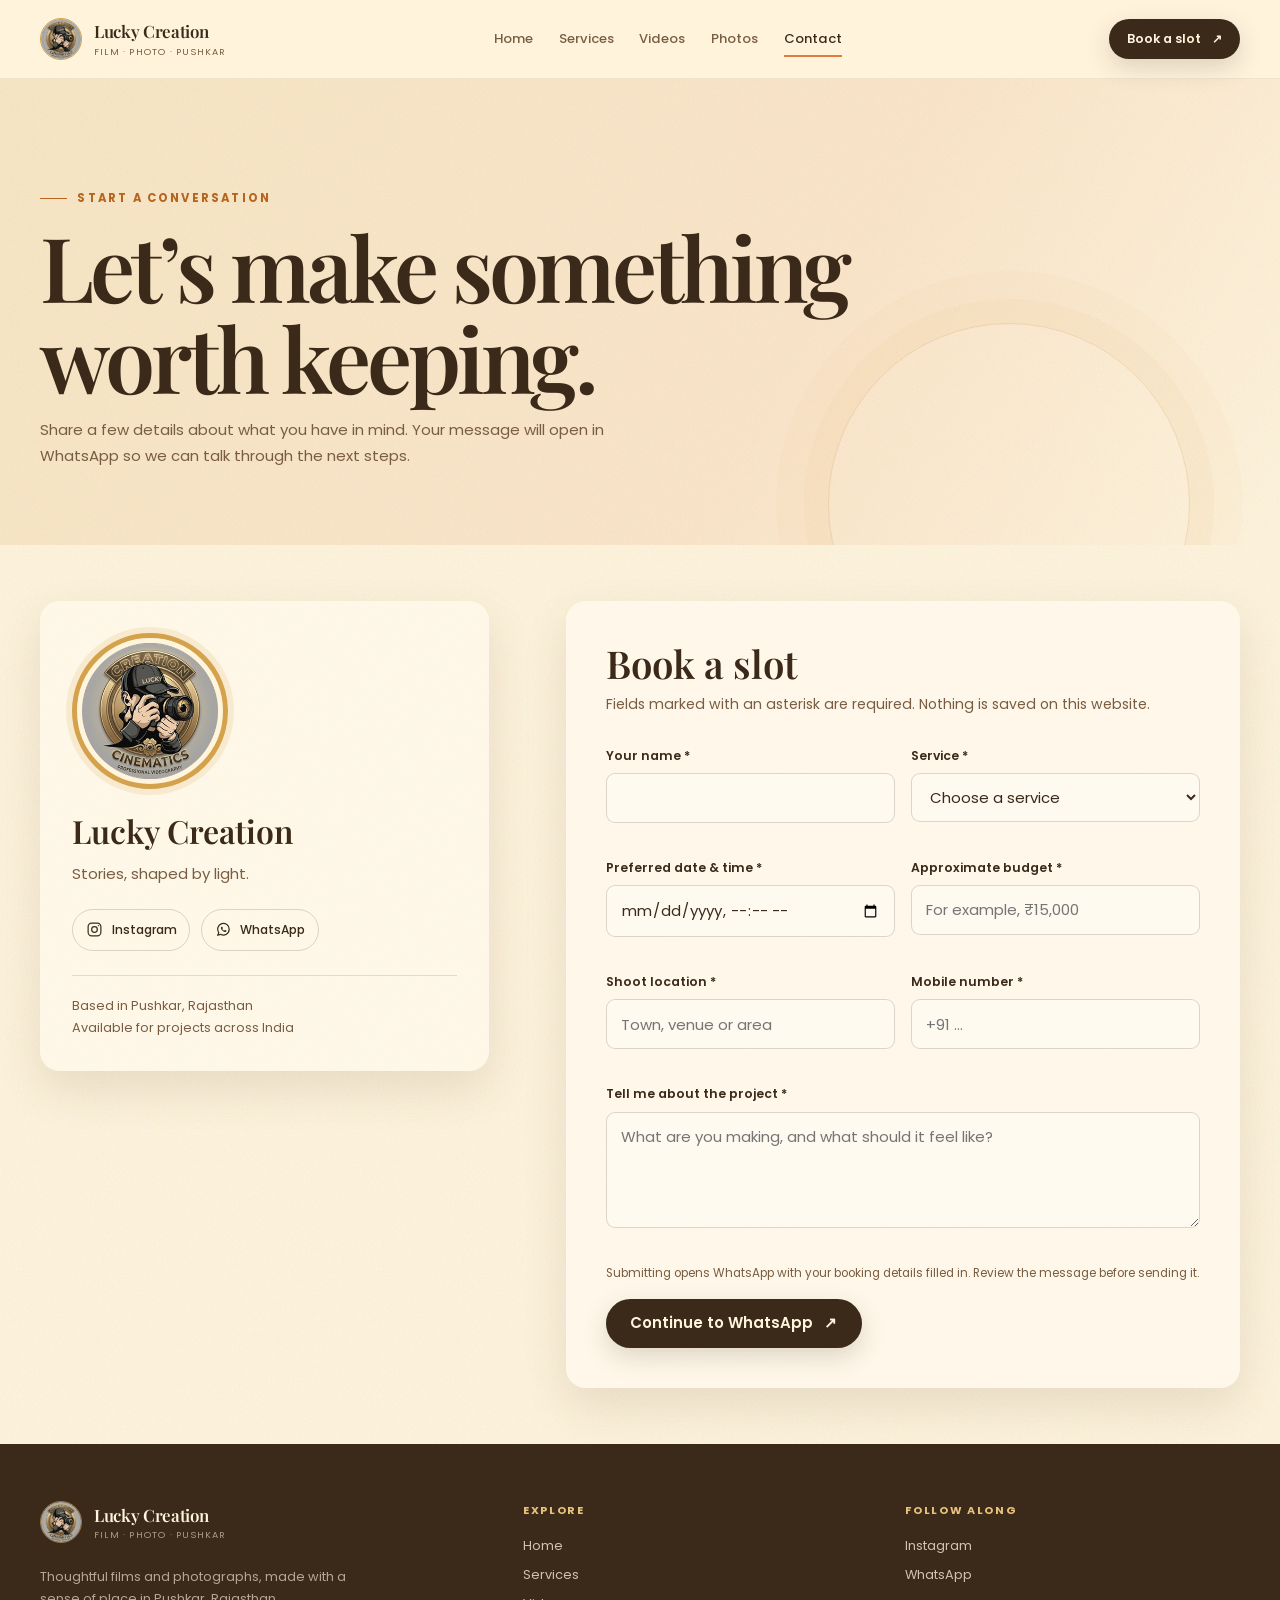
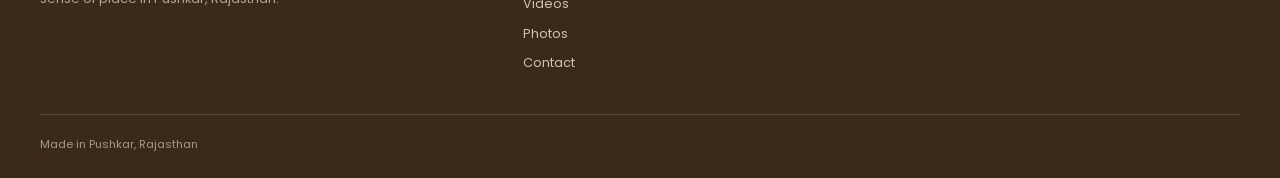
==== commit 10069bed: "Update contact.html" ====
--- a/contact.html
+++ b/contact.html
@@ -56,7 +56,10 @@
       </section>
     </div></section>
   </main>
-  <footer class="site-footer"><div class="container"><div class="footer-top"><div class="footer-about"><a class="brand" href="index.html"><span class="brand-mark" aria-hidden="true"><svg viewBox="0 0 24 24" fill="none"><path d="M4 8.5h4l1.4-2h5.2l1.4 2h4v10H4v-10Z" stroke="currentColor" stroke-width="1.5"/><circle cx="12" cy="13.5" r="3.4" stroke="currentColor" stroke-width="1.5"/></svg></span><span class="brand-copy"><span class="brand-name" data-brand>Desert Frame Studio</span><span class="brand-note">Film · Photo · Pushkar</span></span></a><p>Thoughtful films and photographs, made with a sense of place in Pushkar, Rajasthan.</p></div><div class="footer-col"><h2>Explore</h2><div class="footer-links"><a href="index.html">Home</a><a href="services.html">Services</a><a href="videos.html">Videos</a><a href="photos.html">Photos</a><a href="contact.html">Contact</a></div></div><div class="footer-col"><h2>Follow along</h2><div class="footer-links"><a href="https://www.instagram.com/" data-instagram target="_blank" rel="noopener noreferrer">Instagram</a>
+  <footer class="site-footer"><div class="container"><div class="footer-top"><div class="footer-about"><a class="brand" href="index.html">
+    <span class="brand-mark" aria-hidden="true">
+      <img src="assets/circleFevicon.ico" alt="img">
+    </span><span class="brand-copy"><span class="brand-name" data-brand>Desert Frame Studio</span><span class="brand-note">Film · Photo · Pushkar</span></span></a><p>Thoughtful films and photographs, made with a sense of place in Pushkar, Rajasthan.</p></div><div class="footer-col"><h2>Explore</h2><div class="footer-links"><a href="index.html">Home</a><a href="services.html">Services</a><a href="videos.html">Videos</a><a href="photos.html">Photos</a><a href="contact.html">Contact</a></div></div><div class="footer-col"><h2>Follow along</h2><div class="footer-links"><a href="https://www.instagram.com/" data-instagram target="_blank" rel="noopener noreferrer">Instagram</a>
     <!-- <a href="https://www.youtube.com/" data-youtube target="_blank" rel="noopener noreferrer">YouTube</a> -->
     <a href="https://wa.me/919928714612" data-whatsapp target="_blank" rel="noopener noreferrer">WhatsApp</a></div></div></div><div class="footer-bottom">
     <!-- <span data-copyright>© Desert Frame Studio. All rights reserved.</span> -->
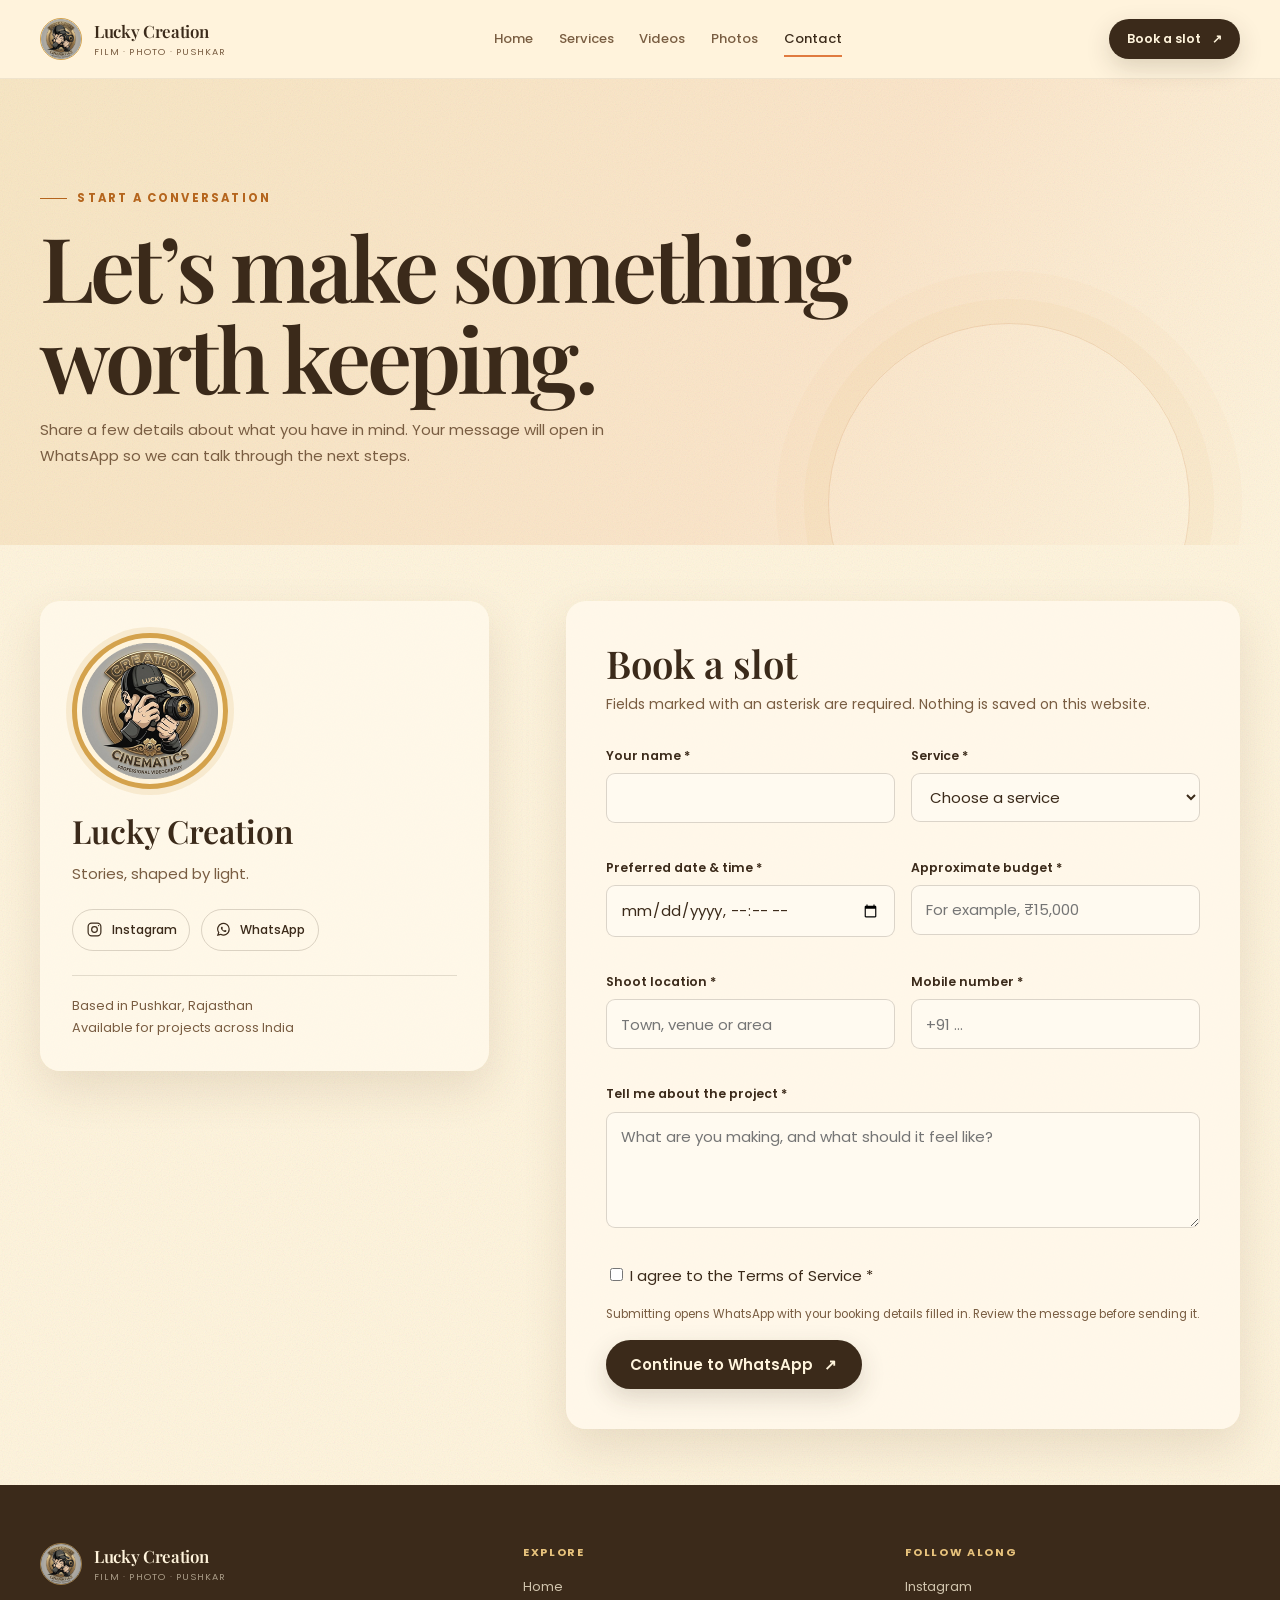
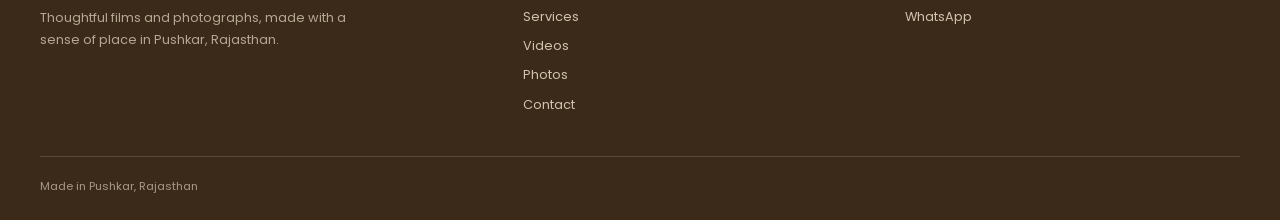
==== commit 533f748e: "Add terms and conditions checkbox to contact form Added a terms and conditions checkbox to the conta" ====
--- a/contact.html
+++ b/contact.html
@@ -48,6 +48,11 @@
             <div class="field"><label for="location">Shoot location *</label><input id="location" name="location" autocomplete="address-level2" placeholder="Town, venue or area" required aria-describedby="error-location"><span class="field-error" id="error-location" data-error-for="location"></span></div>
             <div class="field"><label for="mobile">Mobile number *</label><input id="mobile" name="mobile" type="tel" autocomplete="tel" inputmode="tel" placeholder="+91 ..." required aria-describedby="error-mobile"><span class="field-error" id="error-mobile" data-error-for="mobile"></span></div>
             <div class="field field--full"><label for="description">Tell me about the project *</label><textarea id="description" name="description" required placeholder="What are you making, and what should it feel like?" aria-describedby="error-description"></textarea><span class="field-error" id="error-description" data-error-for="description"></span></div>
+                <label class="terms-check">
+                <input type="checkbox" id="terms" name="terms" required aria-describedby="error-terms">
+                <span>I agree to the <a href="/terms-of-service.html" target="_blank" rel="noopener">Terms of Service</a> *</span>
+              </label>
+              <span class="field-error" id="error-terms" data-error-for="terms"></span>
           </div>
           <p class="form-note">Submitting opens WhatsApp with your booking details filled in. Review the message before sending it.</p>
           <button class="button button--primary" type="submit">Continue to WhatsApp <span aria-hidden="true">↗</span></button>
--- a/css/style.css
+++ b/css/style.css
@@ -1814,3 +1814,52 @@
     display: none;
   }
 }
+
+/* ---- Developer badge ---- */
+.dev-badge {
+  position: relative;
+  display: flex;
+  align-items: center;
+  justify-content: space-between;
+  gap: 2rem;
+  overflow: hidden;
+  border-radius: 20px;
+  padding: clamp(1.4rem, 3.5vw, 2.2rem) clamp(1.4rem, 4vw, 2.6rem);
+  color: var(--cream);
+  text-decoration: none;
+  background: linear-gradient(115deg, #2a1d11, var(--dark-brown) 55%, #5a3a1d);
+  border: 1px solid rgba(212, 162, 76, .35);
+  box-shadow: var(--shadow);
+  transition: transform .25s ease, box-shadow .25s ease;
+}
+.dev-badge:hover { transform: translateY(-3px); box-shadow: 0 22px 50px rgba(59, 42, 26, .28); }
+.dev-badge::after {
+  position: absolute;
+  inset: 0;
+  content: "";
+  transform: translateX(-100%);
+  transition: transform .8s ease;
+  background: linear-gradient(105deg, transparent 40%, rgba(255, 244, 220, .12) 50%, transparent 60%);
+  pointer-events: none;
+}
+.dev-badge:hover::after { transform: translateX(100%); }
+.dev-badge__text { display: flex; flex-direction: column; gap: .35rem; position: relative; z-index: 1; }
+.dev-badge__eyebrow { color: #f8d28f; font-size: .72rem; font-weight: 600; letter-spacing: .14em; text-transform: uppercase; }
+.dev-badge__title { max-width: 640px; font: 600 clamp(1.3rem, 2.8vw, 2rem)/1.2 var(--font-display); }
+.dev-badge__sub { max-width: 560px; color: rgba(255, 244, 220, .78); font-size: .88rem; }
+.dev-badge__cta {
+  position: relative;
+  z-index: 1;
+  flex: 0 0 auto;
+  border-radius: 999px;
+  padding: .8rem 1.4rem;
+  background: var(--sand-gold);
+  color: var(--dark-brown);
+  font-size: .85rem;
+  font-weight: 600;
+  white-space: nowrap;
+}
+@media (max-width: 700px) {
+  .dev-badge { align-items: flex-start; flex-direction: column; gap: 1.1rem; }
+  .dev-badge__cta { width: 100%; text-align: center; }
+}
